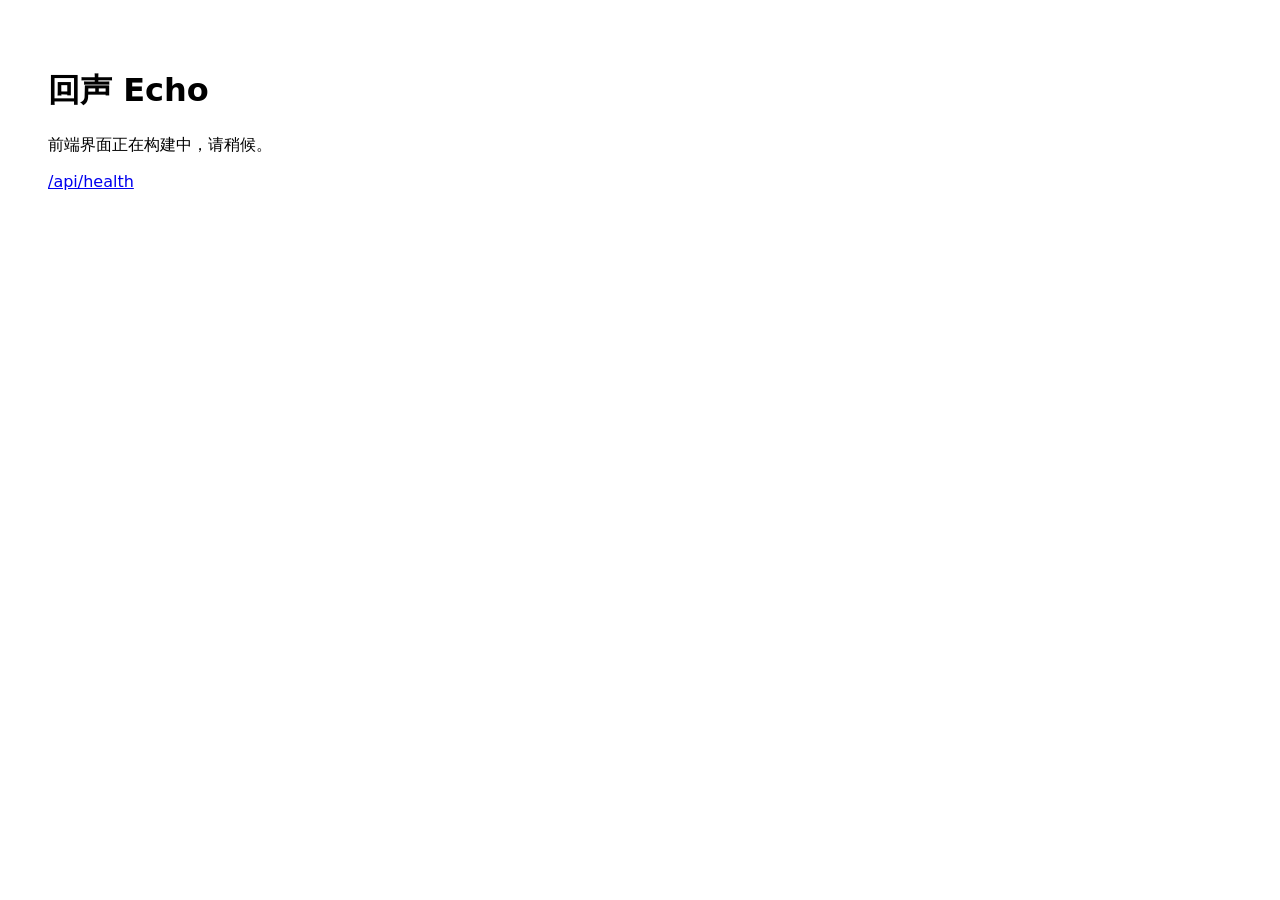
==== 应用/web/index.html @ c255cec5 "feat: 回声 Echo 讲述式认知诊断系统（知识库 + 诊断引擎 + API + 设计文档） - 知识库：12 个初中物理知识点 / 15 条依赖边 / 61 条断言 / 20 条迷思 / 24 " ====
<!doctype html>
<html lang="zh-CN">
<head><meta charset="utf-8"><title>回声 Echo</title></head>
<body style="font-family:system-ui;padding:40px">
<h1>回声 Echo</h1>
<p>前端界面正在构建中，请稍候。</p>
<p><a href="/api/health">/api/health</a></p>
</body>
</html>
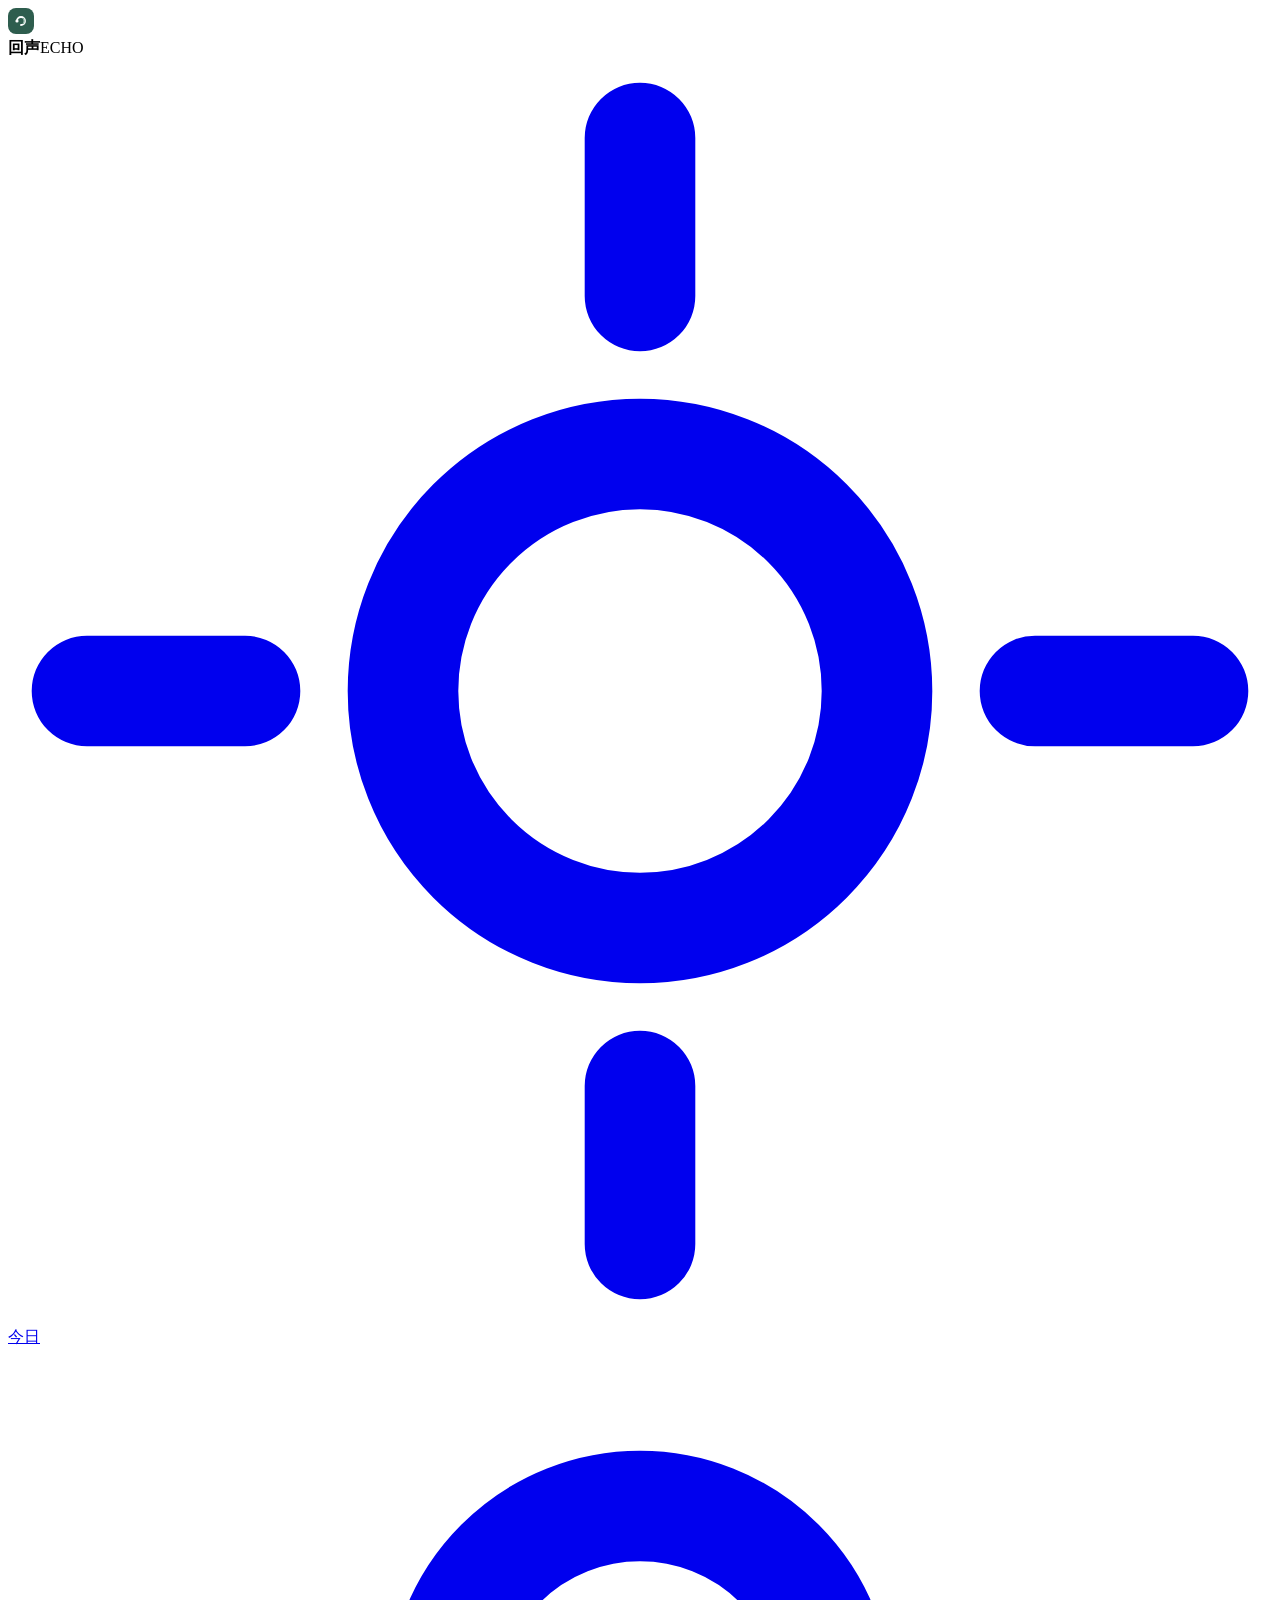
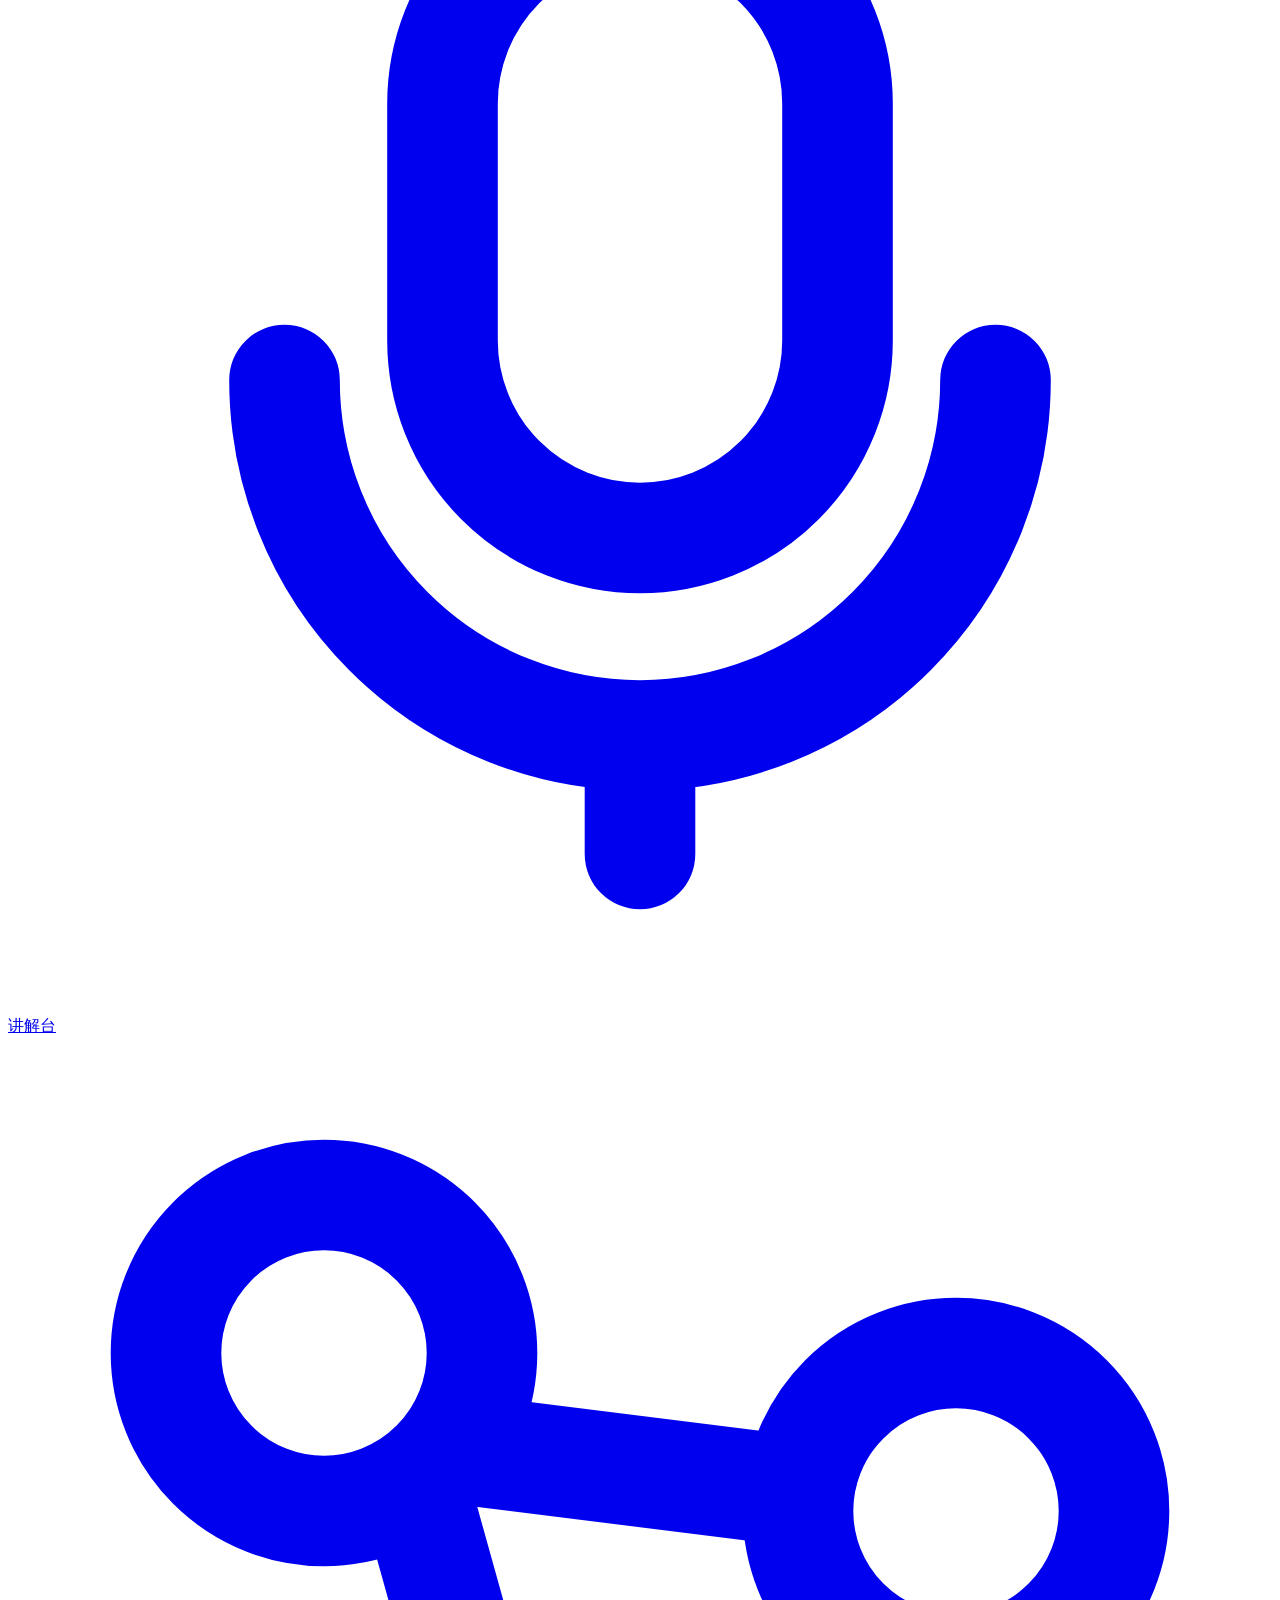
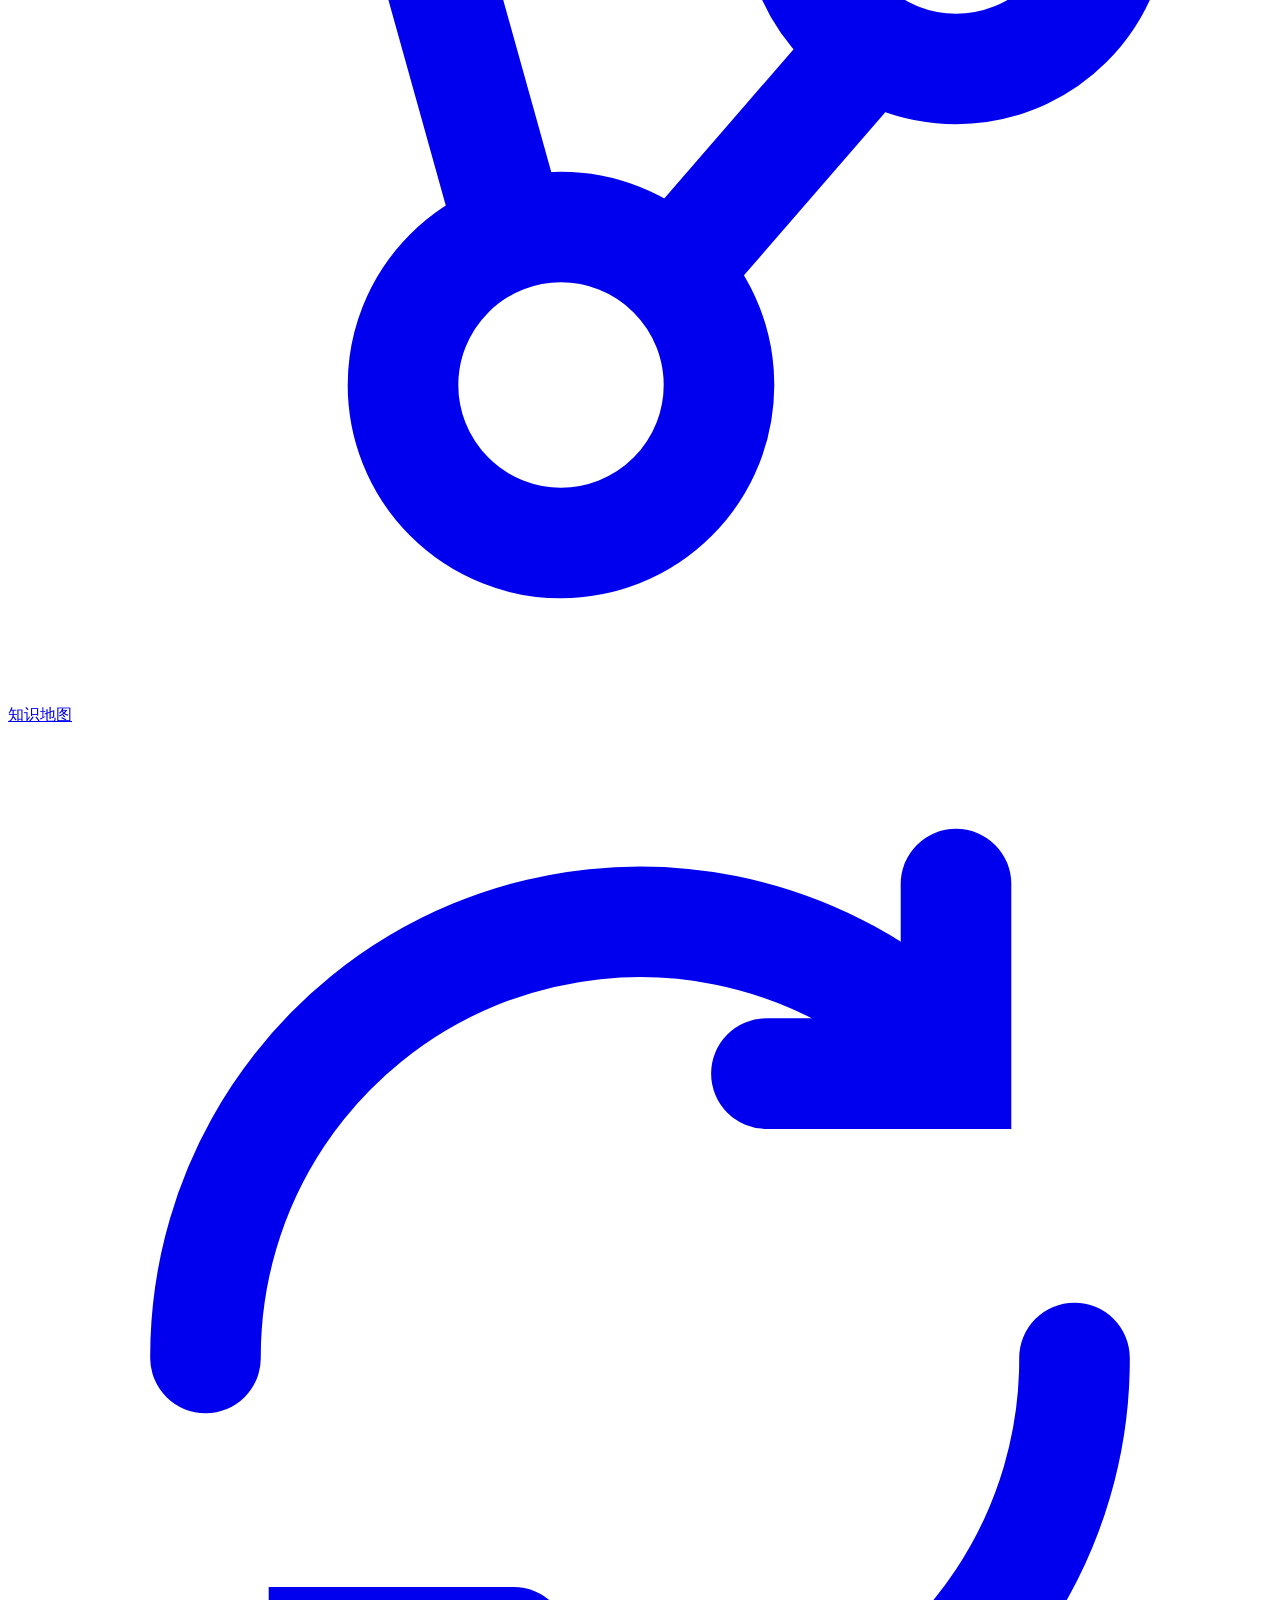
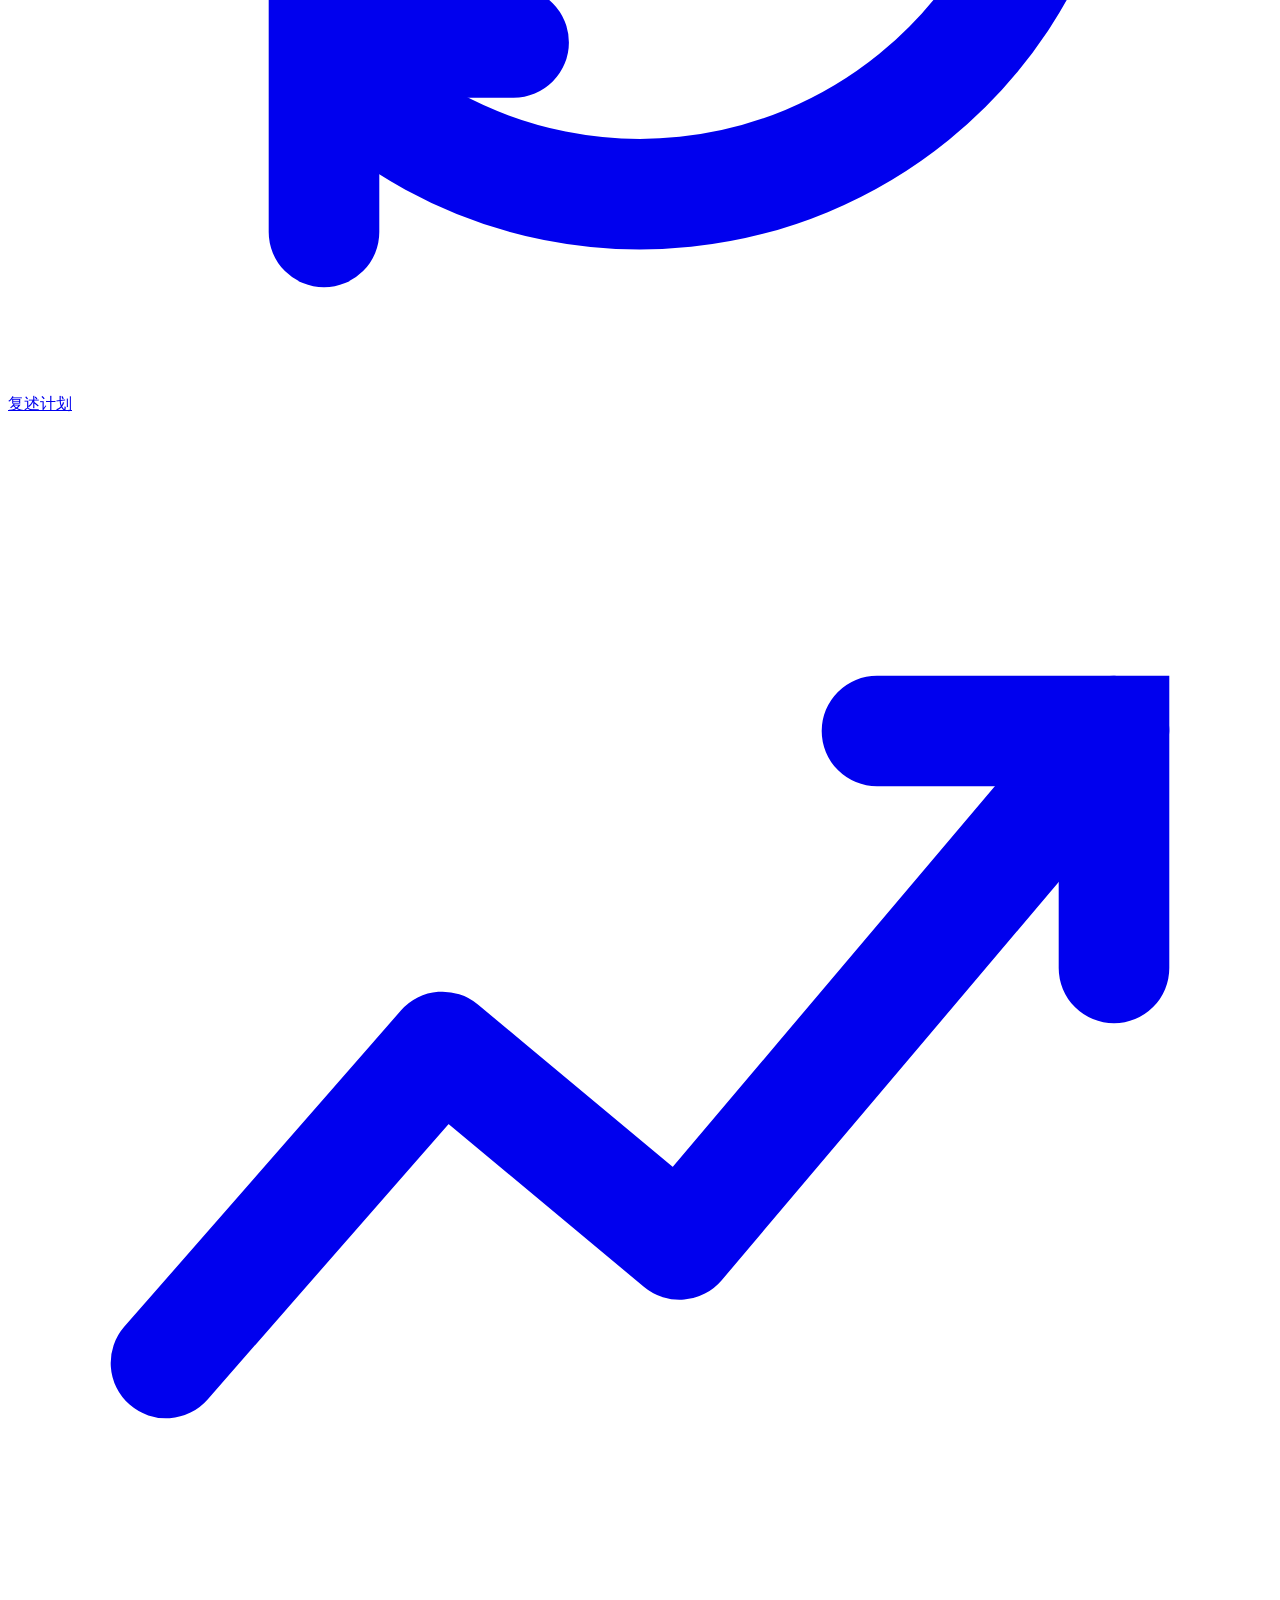
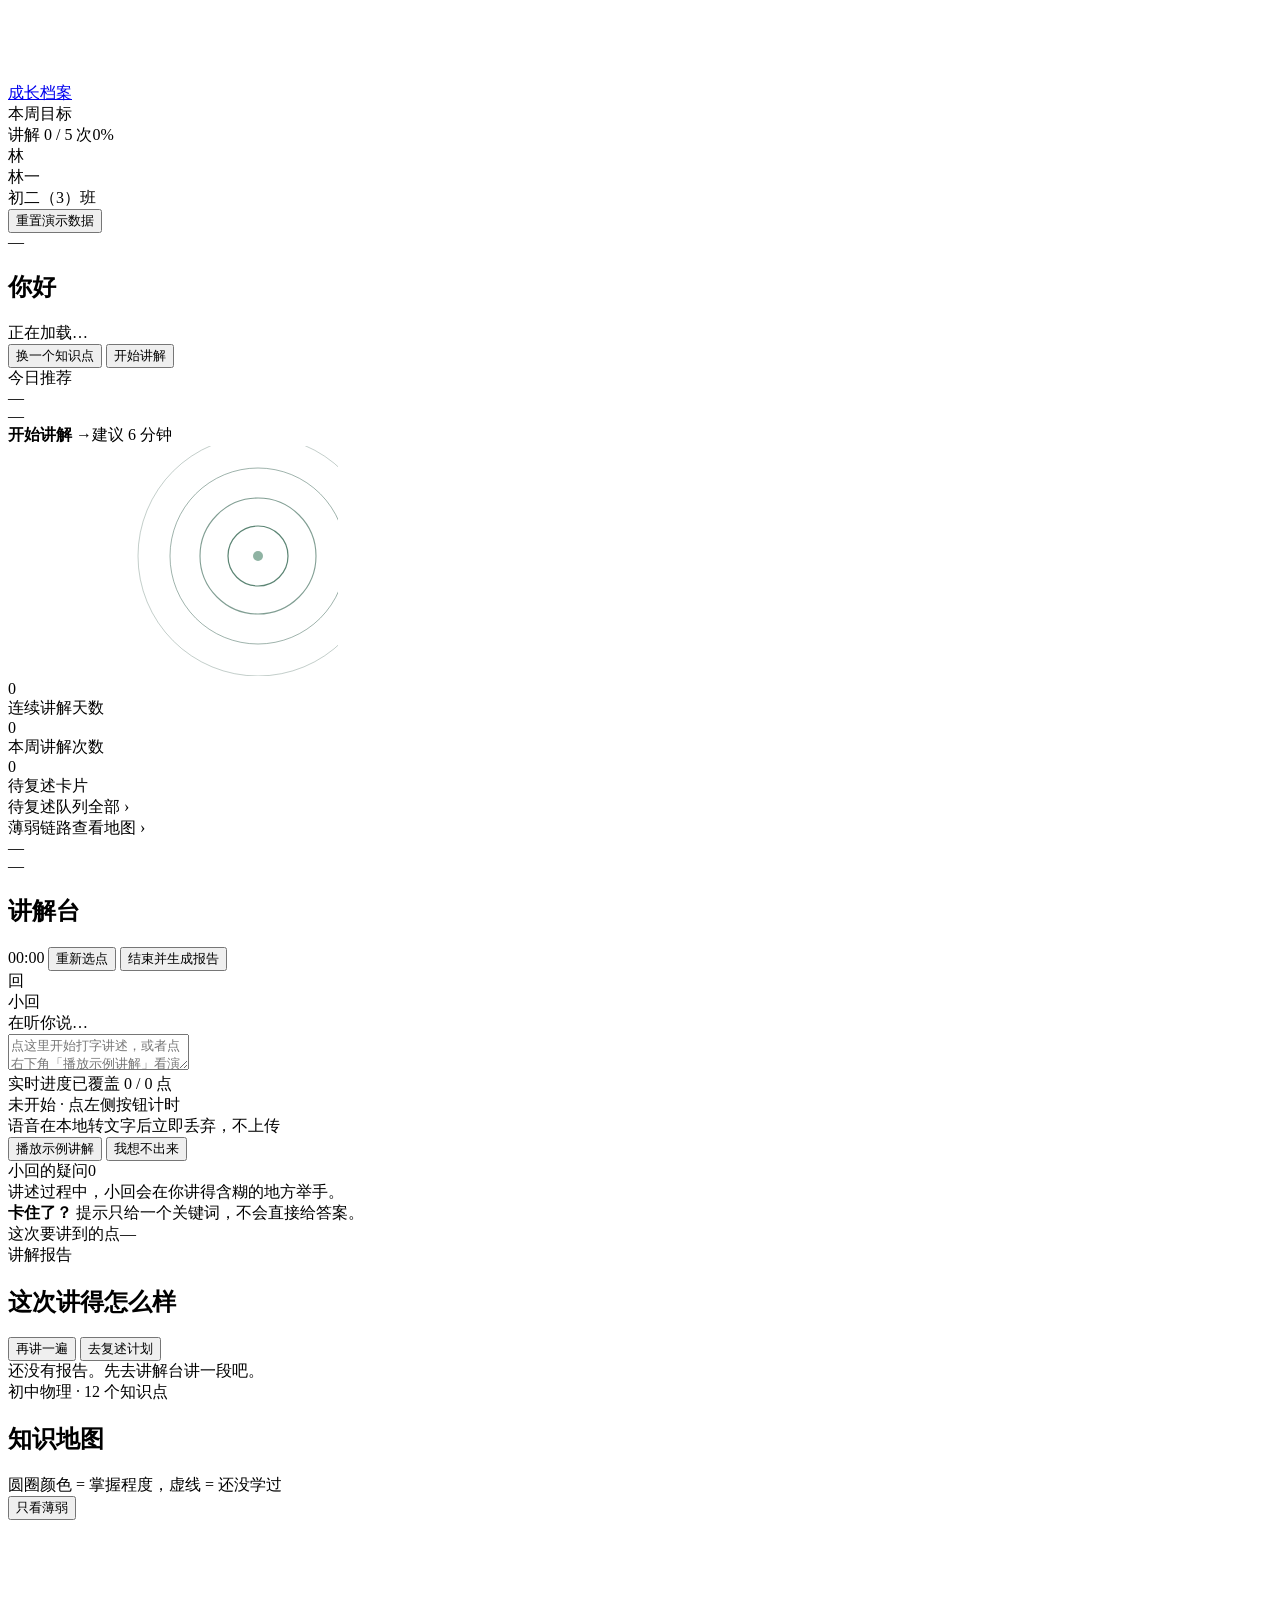
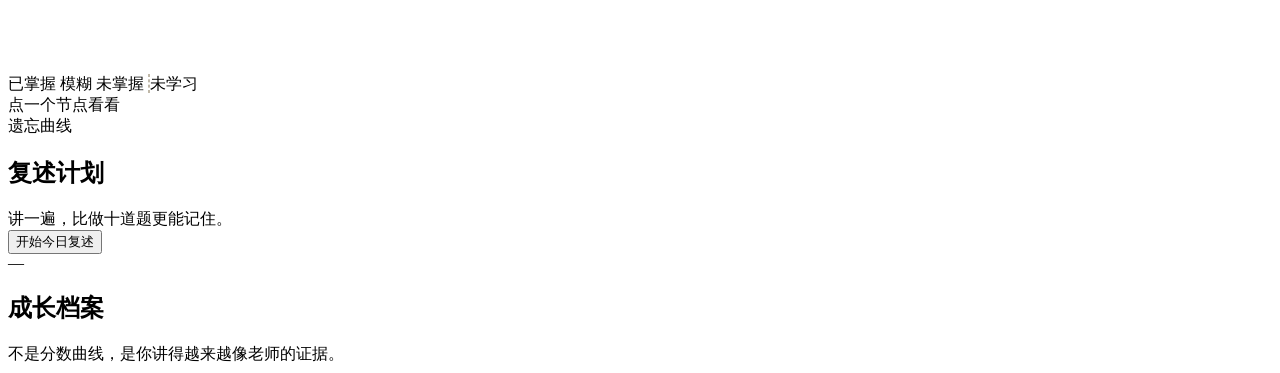
==== commit ca57462d: "feat(web): 六屏前端接入真实 API - 今日：推荐卡、连续天数、待复述队列、薄弱链路（含其他待补节点） - 讲解台：实时转写、逐句覆盖进度、断言 chip 三色状态、追问气泡去重 - 体检" ====
--- a/应用/web/index.html
+++ b/应用/web/index.html
@@ -1,9 +1,233 @@
 <!doctype html>
 <html lang="zh-CN">
-<head><meta charset="utf-8"><title>回声 Echo</title></head>
-<body style="font-family:system-ui;padding:40px">
-<h1>回声 Echo</h1>
-<p>前端界面正在构建中，请稍候。</p>
-<p><a href="/api/health">/api/health</a></p>
+<head>
+<meta charset="utf-8">
+<meta name="viewport" content="width=device-width,initial-scale=1">
+<title>回声 Echo · 会追问的 AI 小先生</title>
+<link rel="stylesheet" href="/style.css">
+</head>
+<body>
+<div class="app">
+
+  <!-- ============ 侧栏 ============ -->
+  <aside class="sb">
+    <div class="brand">
+      <svg width="26" height="26" viewBox="0 0 26 26"><rect width="26" height="26" rx="8" fill="#2E5D4E"/>
+        <path d="M9 13a4 4 0 1 1 4 4" stroke="#fff" stroke-width="1.8" fill="none" stroke-linecap="round"/>
+        <circle cx="9" cy="13" r="1.6" fill="#fff"/>
+        <path d="M15.5 10.5a5.5 5.5 0 0 1 0 5" stroke="#8FB3A3" stroke-width="1.4" fill="none" stroke-linecap="round"/>
+      </svg>
+      <div><b>回声</b><span>ECHO</span></div>
+    </div>
+
+    <nav id="nav">
+      <a class="nv" data-go="today" href="#today">
+        <svg viewBox="0 0 16 16" fill="none" stroke="currentColor" stroke-width="1.4"><circle cx="8" cy="8" r="3"/><path d="M8 1v2M8 13v2M1 8h2M13 8h2" stroke-linecap="round"/></svg>今日</a>
+      <a class="nv" data-go="explain" href="#explain">
+        <svg viewBox="0 0 16 16" fill="none" stroke="currentColor" stroke-width="1.4"><rect x="5.5" y="2" width="5" height="8" rx="2.5"/><path d="M3.5 8a4.5 4.5 0 0 0 9 0M8 12.5V14" stroke-linecap="round"/></svg>讲解台</a>
+      <a class="nv" data-go="map" href="#map">
+        <svg viewBox="0 0 16 16" fill="none" stroke="currentColor" stroke-width="1.4"><circle cx="4" cy="4" r="2"/><circle cx="12" cy="6" r="2"/><circle cx="7" cy="12" r="2"/><path d="M5.6 5.2 10.4 5.8M5.2 5.9 6.4 10.2M11 7.6 8.4 10.6"/></svg>知识地图</a>
+      <a class="nv" data-go="review" href="#review">
+        <svg viewBox="0 0 16 16" fill="none" stroke="currentColor" stroke-width="1.4"><path d="M2.5 8a5.5 5.5 0 0 1 9.4-3.9M13.5 8a5.5 5.5 0 0 1-9.4 3.9" stroke-linecap="round"/><path d="M12 2v2.4H9.6M4 14v-2.4h2.4" stroke-linecap="round"/></svg>复述计划</a>
+      <a class="nv" data-go="growth" href="#growth">
+        <svg viewBox="0 0 16 16" fill="none" stroke="currentColor" stroke-width="1.4"><path d="M2 12l3.5-4 3 2.5L14 4" stroke-linecap="round" stroke-linejoin="round"/><path d="M11 4h3v3" stroke-linecap="round"/></svg>成长档案</a>
+    </nav>
+
+    <div class="sbl">本周目标</div>
+    <div class="goal">
+      <div class="gt"><span id="goalText">讲解 0 / 5 次</span><span id="goalPct">0%</span></div>
+      <div class="gb"><i id="goalBar" style="width:0%"></i></div>
+    </div>
+
+    <div class="usr">
+      <div class="av" id="avatar">林</div>
+      <div><div class="un" id="uname">林一</div><div class="uc" id="uclass">初二（3）班</div></div>
+    </div>
+    <button class="reset" id="btnReset" title="把演示数据恢复到初始状态">重置演示数据</button>
+  </aside>
+
+  <!-- ============ 主区 ============ -->
+  <main class="mn" id="main">
+
+    <!-- ---------- 今日 ---------- -->
+    <section class="view" id="view-today">
+      <div class="ph">
+        <div>
+          <div class="eyebrow" id="todayDate">—</div>
+          <h1 id="hello">你好</h1>
+          <div class="sub" id="todaySub">正在加载…</div>
+        </div>
+        <div class="ph-act">
+          <button class="bt" id="btnPickOther">换一个知识点</button>
+          <button class="bt p" id="btnStartToday">开始讲解</button>
+        </div>
+      </div>
+
+      <div class="hero" id="hero">
+        <div class="hero-main">
+          <span class="tag light" id="heroTag">今日推荐</span>
+          <div class="h1t" id="heroTitle">—</div>
+          <div class="hp" id="heroDesc">—</div>
+          <div class="hbtn"><b id="heroGo">开始讲解 →</b><span id="heroMeta">建议 6 分钟</span></div>
+        </div>
+        <svg class="art" width="330" height="230" viewBox="0 0 330 230" fill="none">
+          <circle cx="250" cy="110" r="30" stroke="#5C8574" stroke-width="1.2"/>
+          <circle cx="250" cy="110" r="58" stroke="#4C7565" stroke-width="1.1" opacity=".7"/>
+          <circle cx="250" cy="110" r="88" stroke="#41695A" stroke-width="1" opacity=".5"/>
+          <circle cx="250" cy="110" r="120" stroke="#3A5F52" stroke-width="1" opacity=".3"/>
+          <circle cx="250" cy="110" r="5" fill="#8FB3A3"/>
+        </svg>
+      </div>
+
+      <div class="stats">
+        <div class="st"><div class="n" id="stStreak">0</div><div class="l">连续讲解天数</div></div>
+        <div class="st"><div class="n" id="stWeek">0</div><div class="l">本周讲解次数</div></div>
+        <div class="st"><div class="n" id="stDue">0</div><div class="l">待复述卡片</div></div>
+      </div>
+
+      <div class="grid2">
+        <div class="c col">
+          <div class="ct">待复述队列<span class="more" data-go="review">全部 ›</span></div>
+          <div id="queue"></div>
+        </div>
+        <div class="c col">
+          <div class="ct">薄弱链路<span class="more" data-go="map">查看地图 ›</span></div>
+          <div class="hintline" id="weakHint">—</div>
+          <div id="weakBody"></div>
+          <div class="advice" id="weakAdvice"></div>
+        </div>
+      </div>
+    </section>
+
+    <!-- ---------- 讲解台 ---------- -->
+    <section class="view" id="view-explain">
+      <div class="ph">
+        <div>
+          <div class="eyebrow" id="exEyebrow">—</div>
+          <h1 id="exTitle">讲解台</h1>
+        </div>
+        <div class="ph-act">
+          <span class="tmr" id="timer">00:00</span>
+          <button class="bt" id="btnBackPick">重新选点</button>
+          <button class="bt p" id="btnFinish">结束并生成报告</button>
+        </div>
+      </div>
+
+      <div class="exp">
+        <div class="stage">
+          <div class="krec">
+            <div class="who"><div class="face">回</div><div>
+              <div class="wt">小回</div><div class="ws" id="listening">在听你说…</div></div></div>
+            <div class="wave" id="wave"></div>
+          </div>
+
+          <textarea id="transcript" placeholder="点这里开始打字讲述，或者点右下角「播放示例讲解」看演示。&#10;例：阿基米德原理说的是，浸在液体里的物体会受到向上的浮力……"></textarea>
+
+          <div class="rhythm">
+            <div class="rl"><span>实时进度</span><span id="progText">已覆盖 0 / 0 点</span></div>
+            <div class="pbar"><i id="progBar" style="width:0%"></i></div>
+          </div>
+
+          <div class="ctl">
+            <div class="bigrec" id="recBtn" title="开始/暂停计时"><i></i></div>
+            <div>
+              <div class="ctl-t" id="recText">未开始 · 点左侧按钮计时</div>
+              <div class="ctl-s">语音在本地转文字后立即丢弃，不上传</div>
+            </div>
+            <div class="ctl-r">
+              <button class="bt s" id="btnSample">播放示例讲解</button>
+              <button class="bt s" id="btnHint">我想不出来</button>
+            </div>
+          </div>
+        </div>
+
+        <div class="rail">
+          <div class="c">
+            <div class="ct">小回的疑问<span class="more" id="probeCount">0</span></div>
+            <div id="probes" class="probes">
+              <div class="empty-s">讲述过程中，小回会在你讲得含糊的地方举手。</div>
+            </div>
+          </div>
+          <div class="hint" id="hintBox">
+            <b>卡住了？</b> 提示只给一个关键词，不会直接给答案。
+            <div id="hintText" class="hint-t"></div>
+          </div>
+          <div class="c">
+            <div class="ct">这次要讲到的点<span class="more" id="assertCount">—</span></div>
+            <div class="chips" id="assertChips"></div>
+          </div>
+        </div>
+      </div>
+    </section>
+
+    <!-- ---------- 体检报告 ---------- -->
+    <section class="view" id="view-report">
+      <div class="ph">
+        <div>
+          <div class="eyebrow" id="rpEyebrow">讲解报告</div>
+          <h1 id="rpTitle">这次讲得怎么样</h1>
+        </div>
+        <div class="ph-act">
+          <button class="bt" id="btnAgain">再讲一遍</button>
+          <button class="bt p" id="btnToReview">去复述计划</button>
+        </div>
+      </div>
+      <div id="reportBody"><div class="empty">还没有报告。先去讲解台讲一段吧。</div></div>
+    </section>
+
+    <!-- ---------- 知识地图 ---------- -->
+    <section class="view" id="view-map">
+      <div class="ph">
+        <div>
+          <div class="eyebrow" id="mapEyebrow">初中物理 · 12 个知识点</div>
+          <h1>知识地图</h1>
+          <div class="sub">圆圈颜色 = 掌握程度，虚线 = 还没学过</div>
+        </div>
+        <div class="ph-act">
+          <button class="bt" data-filter="weak" id="btnWeakOnly">只看薄弱</button>
+        </div>
+      </div>
+      <div class="mapp">
+        <div class="mapc"><svg id="mapSvg"></svg>
+          <div class="lg">
+            <span><i style="background:#417D68"></i>已掌握</span>
+            <span><i style="background:#BE8320"></i>模糊</span>
+            <span><i style="background:#C9502B"></i>未掌握</span>
+            <span><i style="background:#fff;border:1px dashed #C0B8A8"></i>未学习</span>
+          </div>
+        </div>
+        <div class="side" id="mapSide"><div class="empty-s">点一个节点看看</div></div>
+      </div>
+    </section>
+
+    <!-- ---------- 复述计划 ---------- -->
+    <section class="view" id="view-review">
+      <div class="ph">
+        <div>
+          <div class="eyebrow" id="rvEyebrow">遗忘曲线</div>
+          <h1>复述计划</h1>
+          <div class="sub">讲一遍，比做十道题更能记住。</div>
+        </div>
+        <div class="ph-act"><button class="bt p" id="btnReviewStart">开始今日复述</button></div>
+      </div>
+      <div id="reviewBody"></div>
+    </section>
+
+    <!-- ---------- 成长档案 ---------- -->
+    <section class="view" id="view-growth">
+      <div class="ph">
+        <div>
+          <div class="eyebrow" id="grEyebrow">—</div>
+          <h1>成长档案</h1>
+          <div class="sub">不是分数曲线，是你讲得越来越像老师的证据。</div>
+        </div>
+      </div>
+      <div id="growthBody"></div>
+    </section>
+
+  </main>
+</div>
+
+<script src="/app.js"></script>
 </body>
 </html>
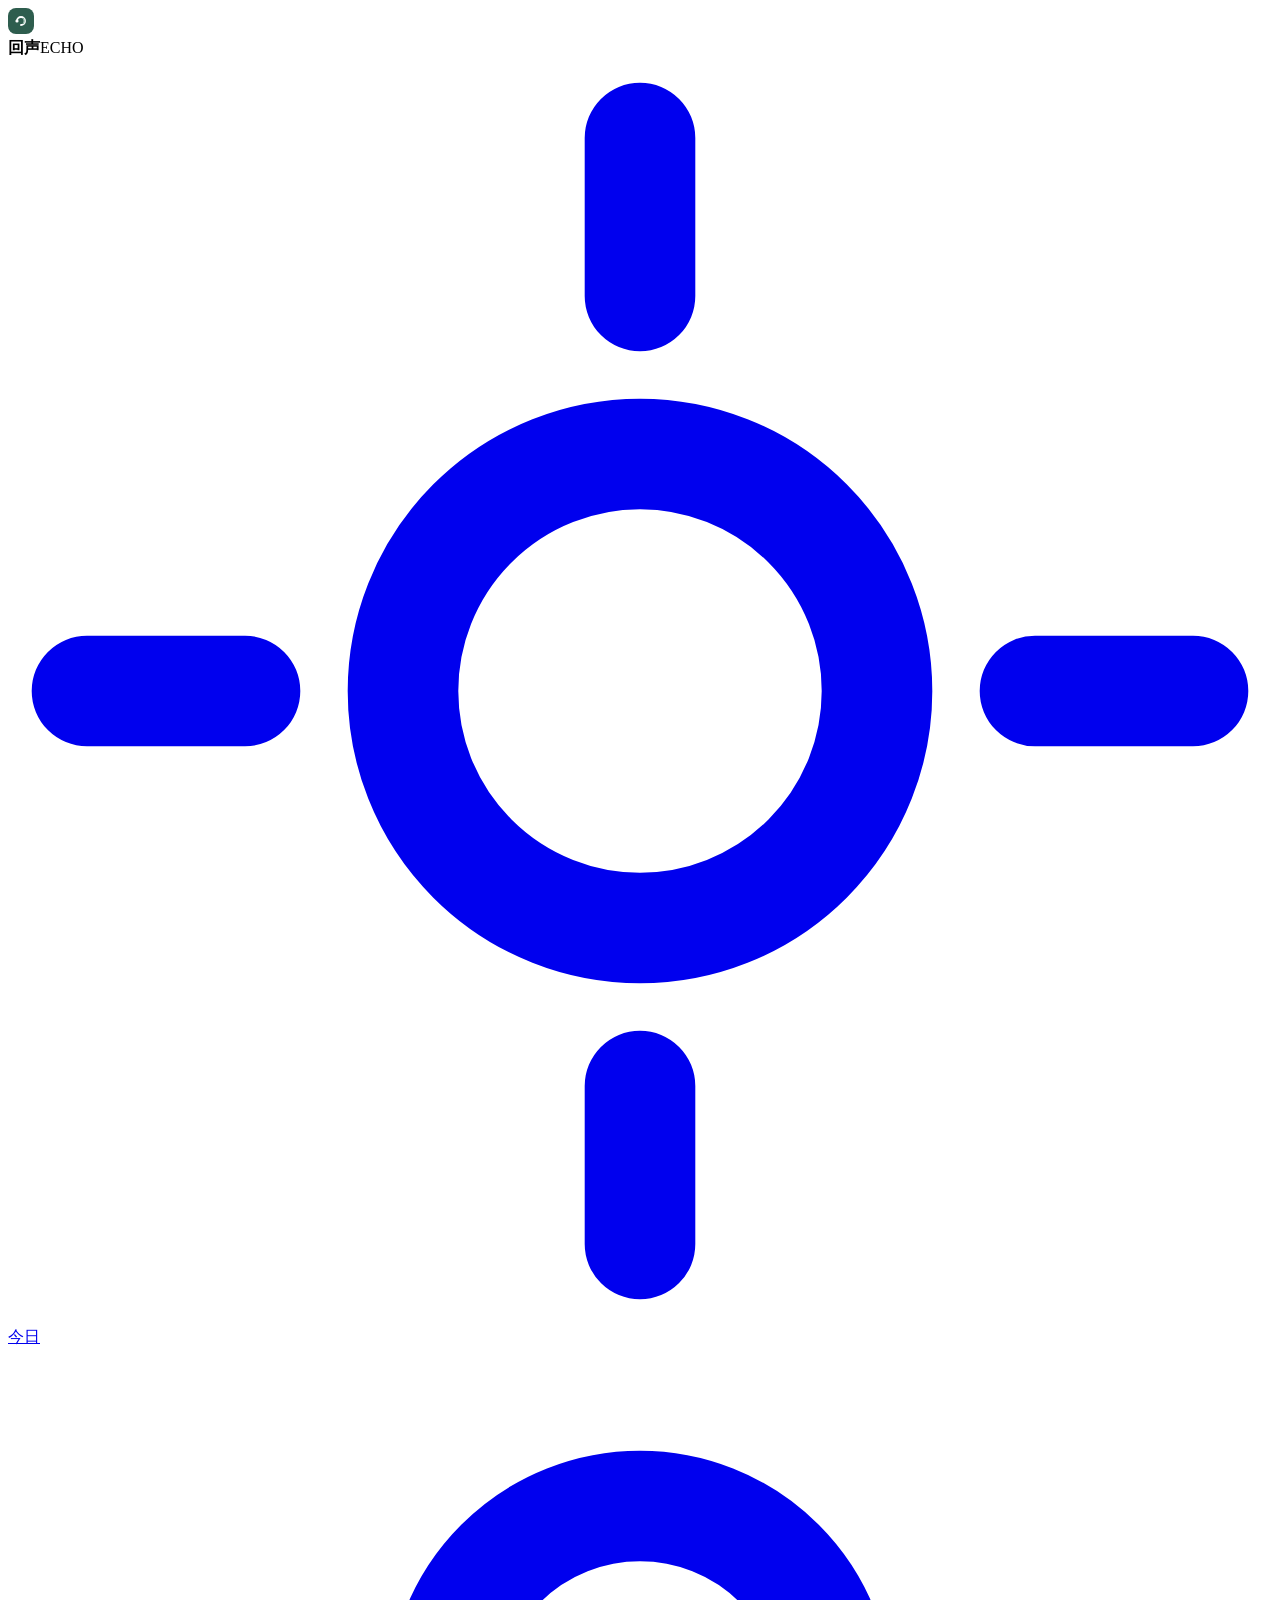
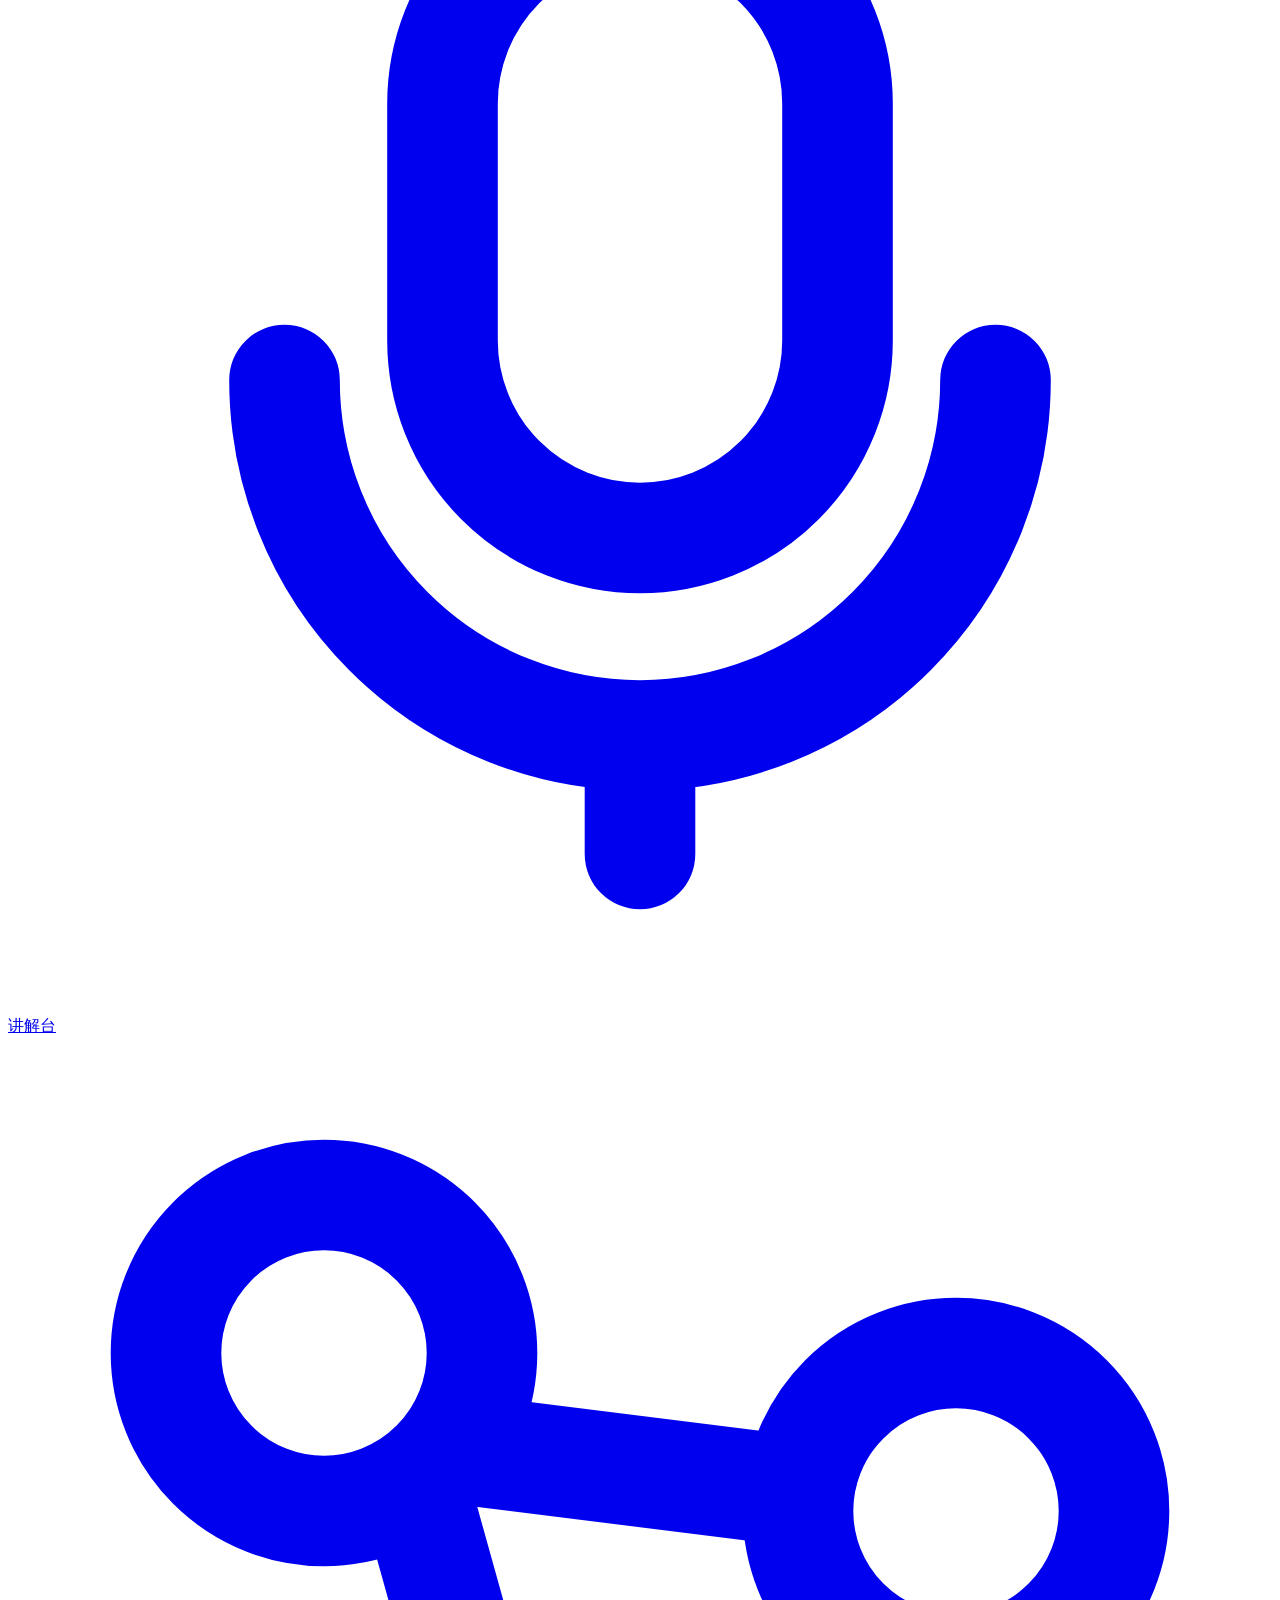
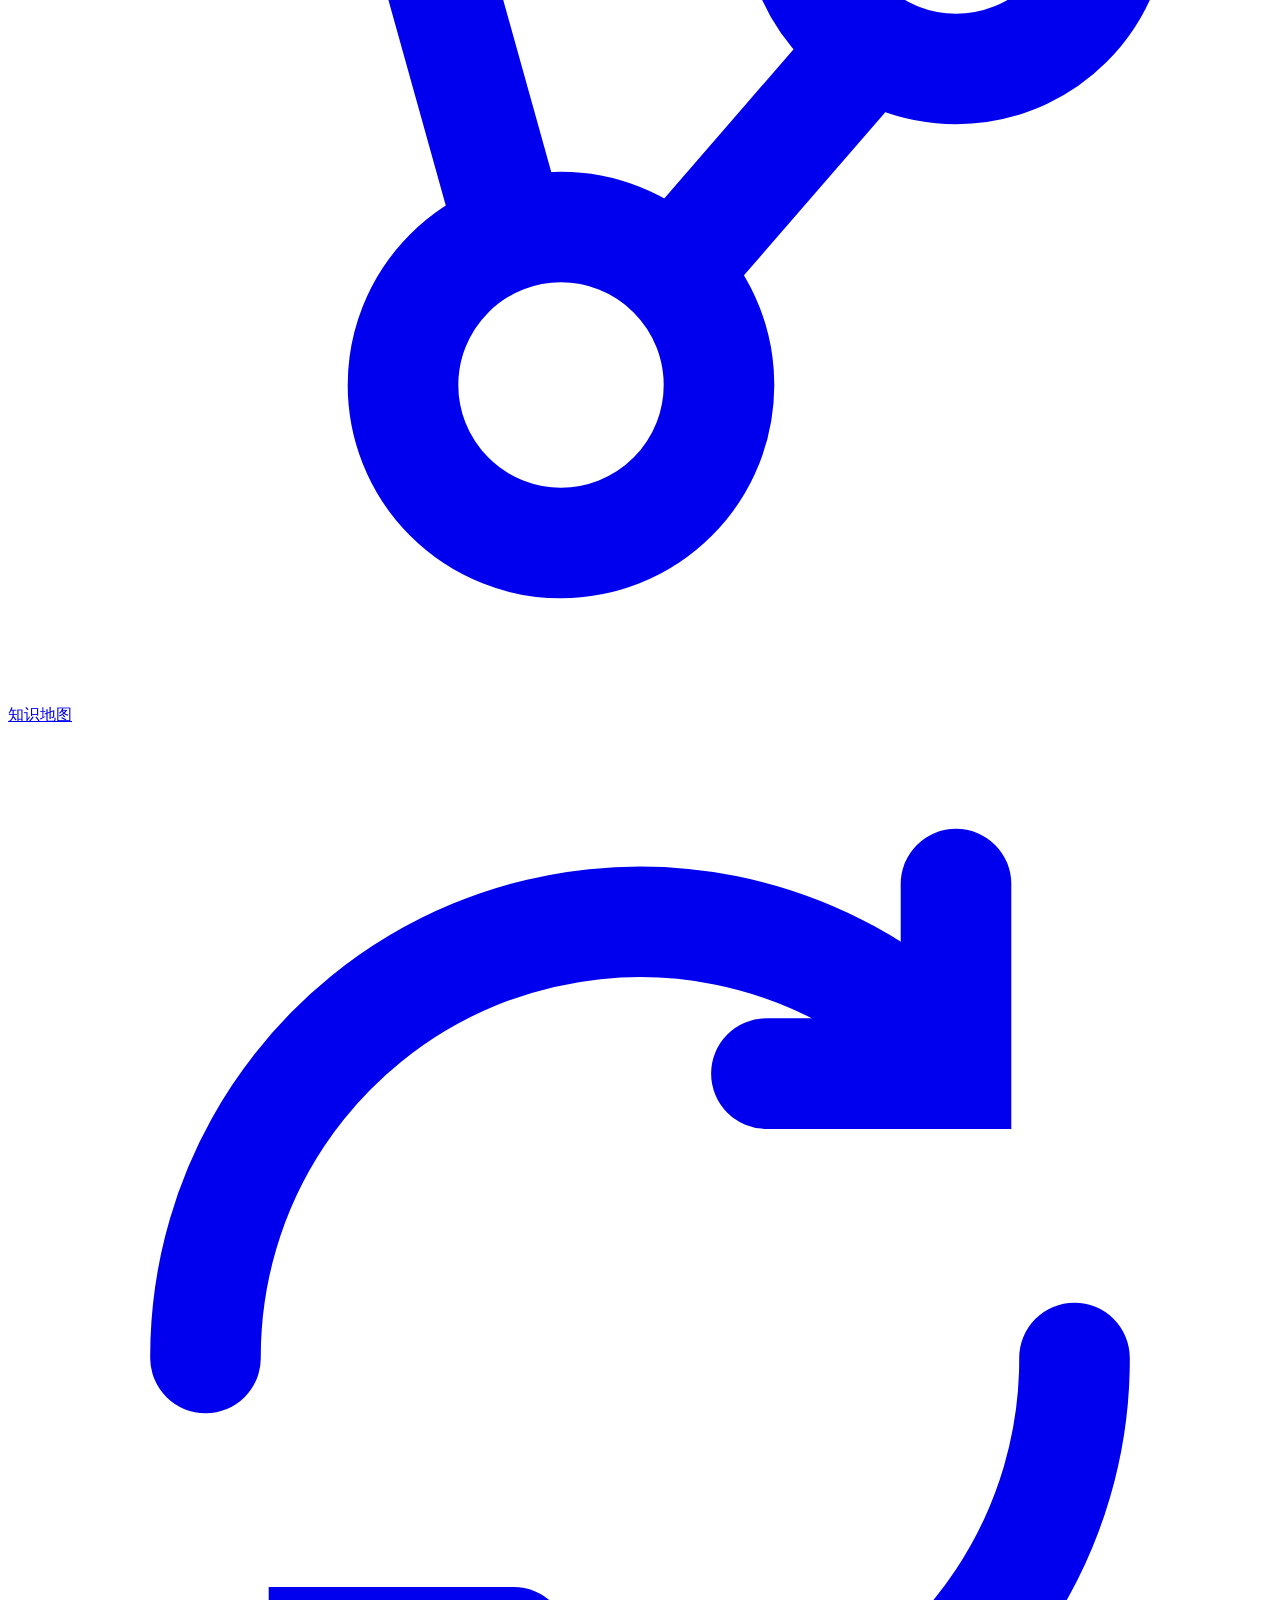
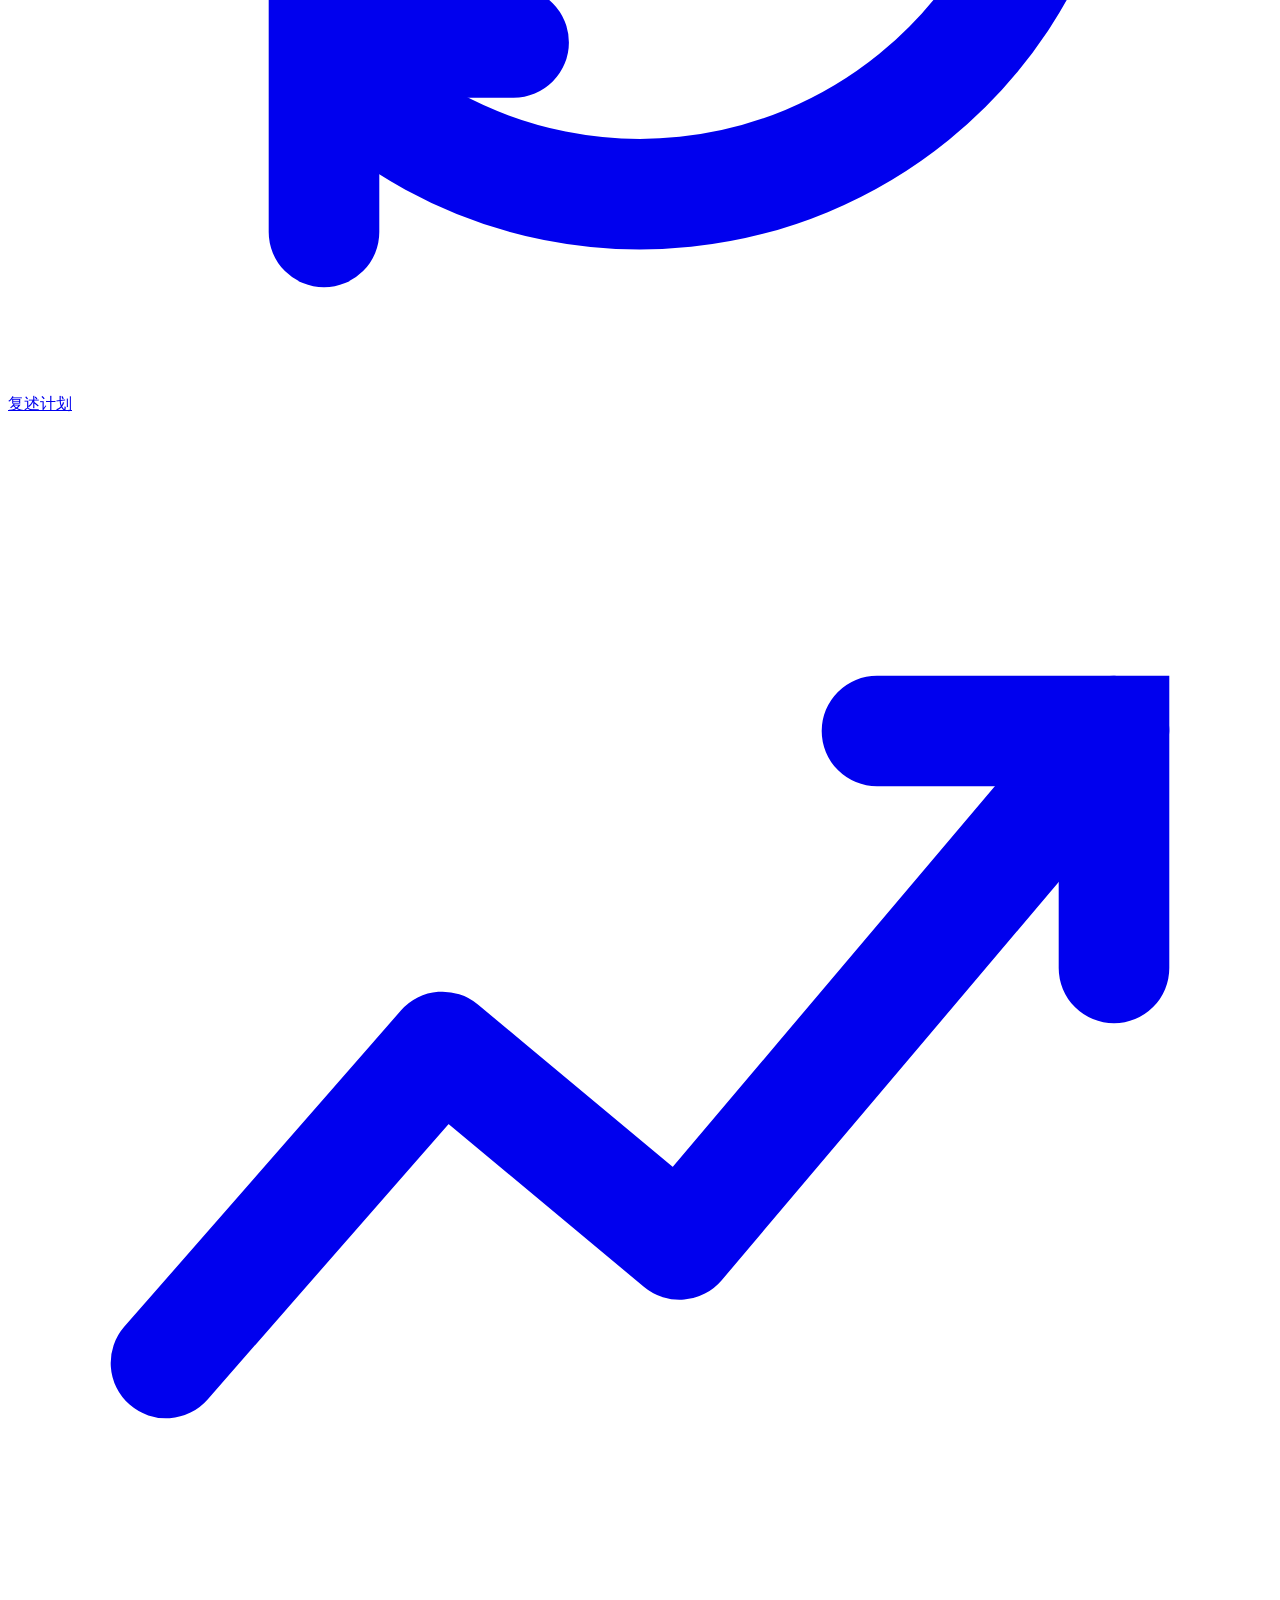
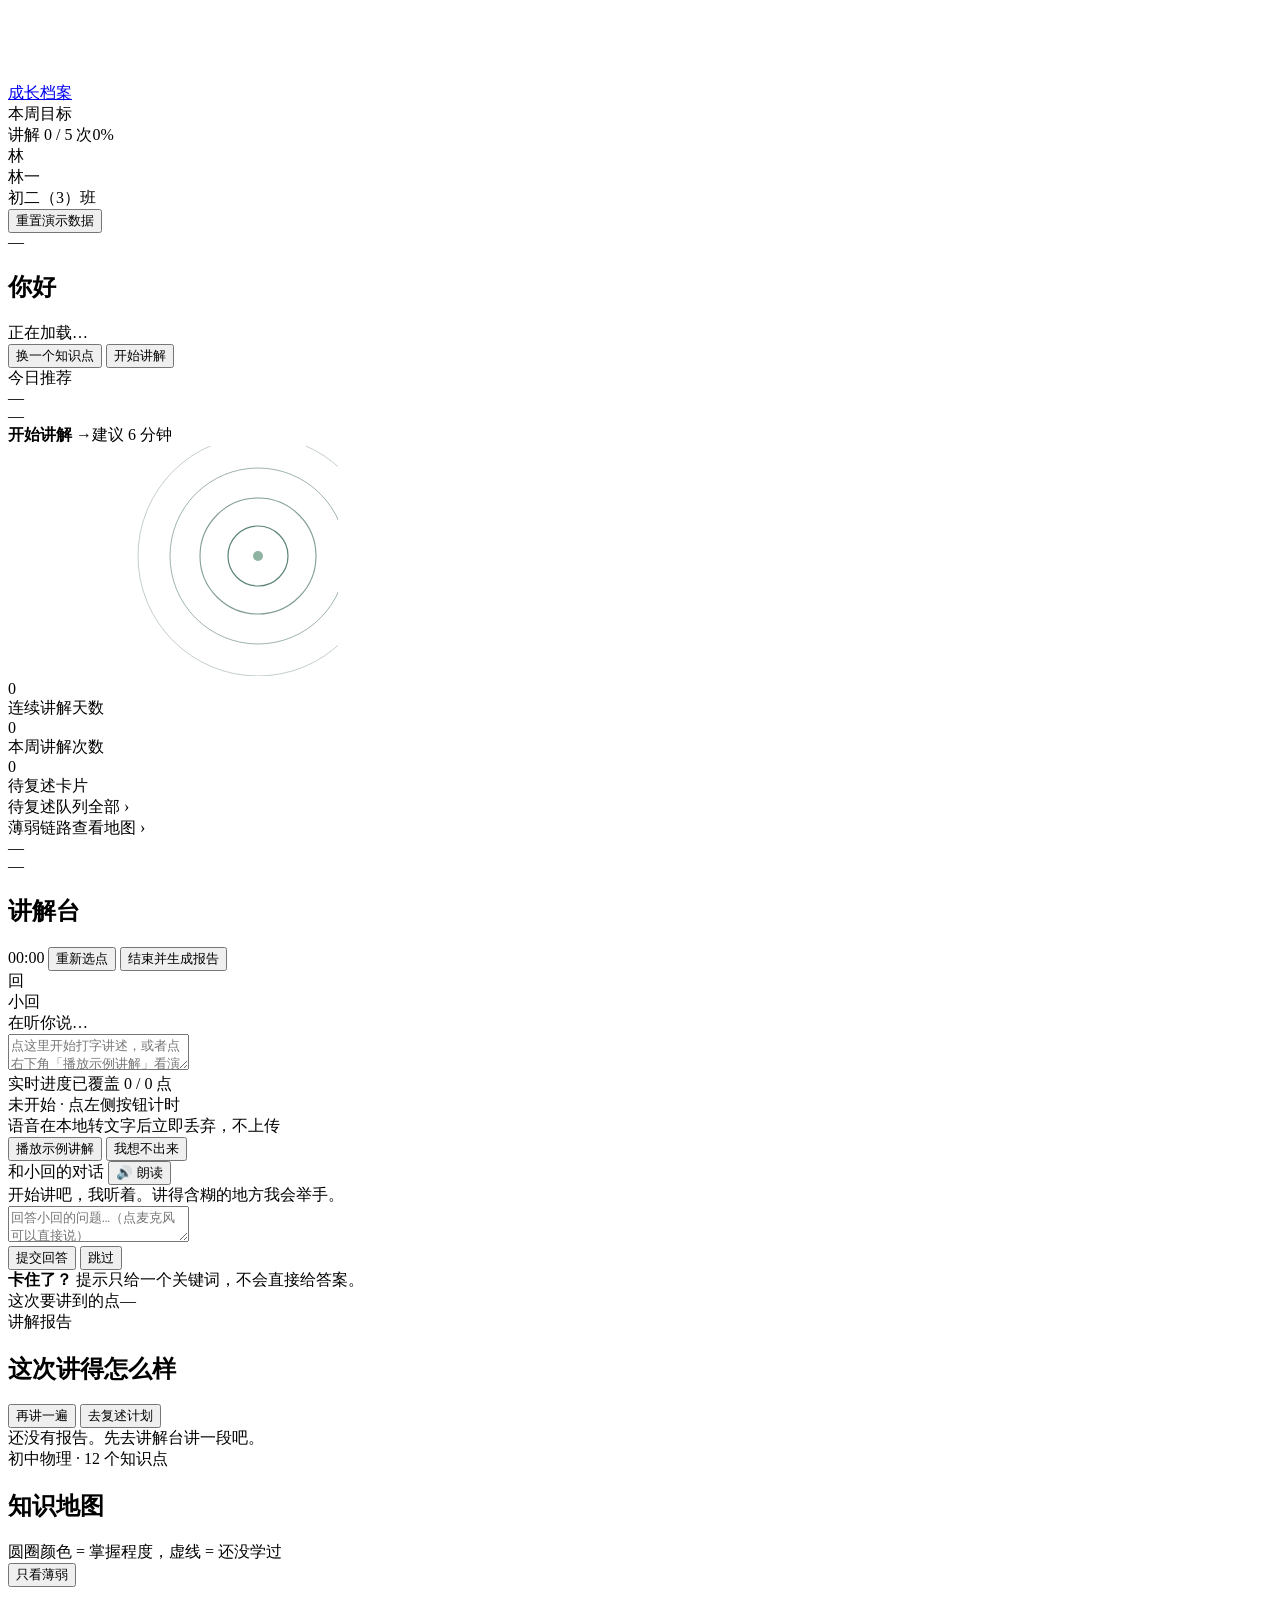
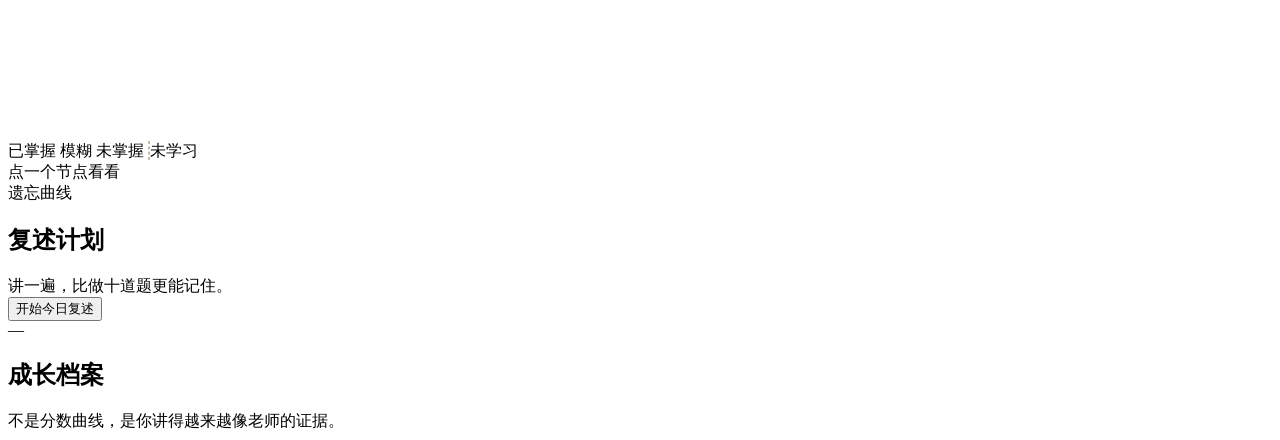
==== commit 409a93e2: "feat(explain): 讲解台改为一问一答的对话式交互 - 右侧改为对话面板：小回提问 -> 学生语音/文字回答 -> 判定与反馈 -> 必要时补问 - 新增 /api/session/answ" ====
--- a/应用/web/index.html
+++ b/应用/web/index.html
@@ -142,21 +142,31 @@
         </div>
 
         <div class="rail">
-          <div class="c">
-            <div class="ct">小回的疑问<span class="more" id="probeCount">0</span></div>
-            <div id="probes" class="probes">
-              <div class="empty-s">讲述过程中，小回会在你讲得含糊的地方举手。</div>
+          <div class="c dialogc">
+            <div class="ct">和小回的对话
+              <span class="more"><button id="btnSpeak" class="mini" title="让小回把问题读出来">🔊 朗读</button></span>
+            </div>
+            <div id="chat" class="chat">
+              <div class="msg ai">开始讲吧，我听着。讲得含糊的地方我会举手。</div>
+            </div>
+            <div id="answerBox" class="answer-box hidden">
+              <textarea id="answer" rows="2" placeholder="回答小回的问题…（点麦克风可以直接说）"></textarea>
+              <div class="ans-row">
+                <button class="bt p" id="btnAnswer">提交回答</button>
+                <button class="bt s" id="btnSkip">跳过</button>
+              </div>
             </div>
           </div>
           <div class="hint" id="hintBox">
             <b>卡住了？</b> 提示只给一个关键词，不会直接给答案。
             <div id="hintText" class="hint-t"></div>
           </div>
-          <div class="c">
-            <div class="ct">这次要讲到的点<span class="more" id="assertCount">—</span></div>
-            <div class="chips" id="assertChips"></div>
-          </div>
-        </div>
+        </div>
+      </div>
+
+      <div class="c chipbar">
+        <div class="ct">这次要讲到的点<span class="more" id="assertCount">—</span></div>
+        <div class="chips" id="assertChips"></div>
       </div>
     </section>
 
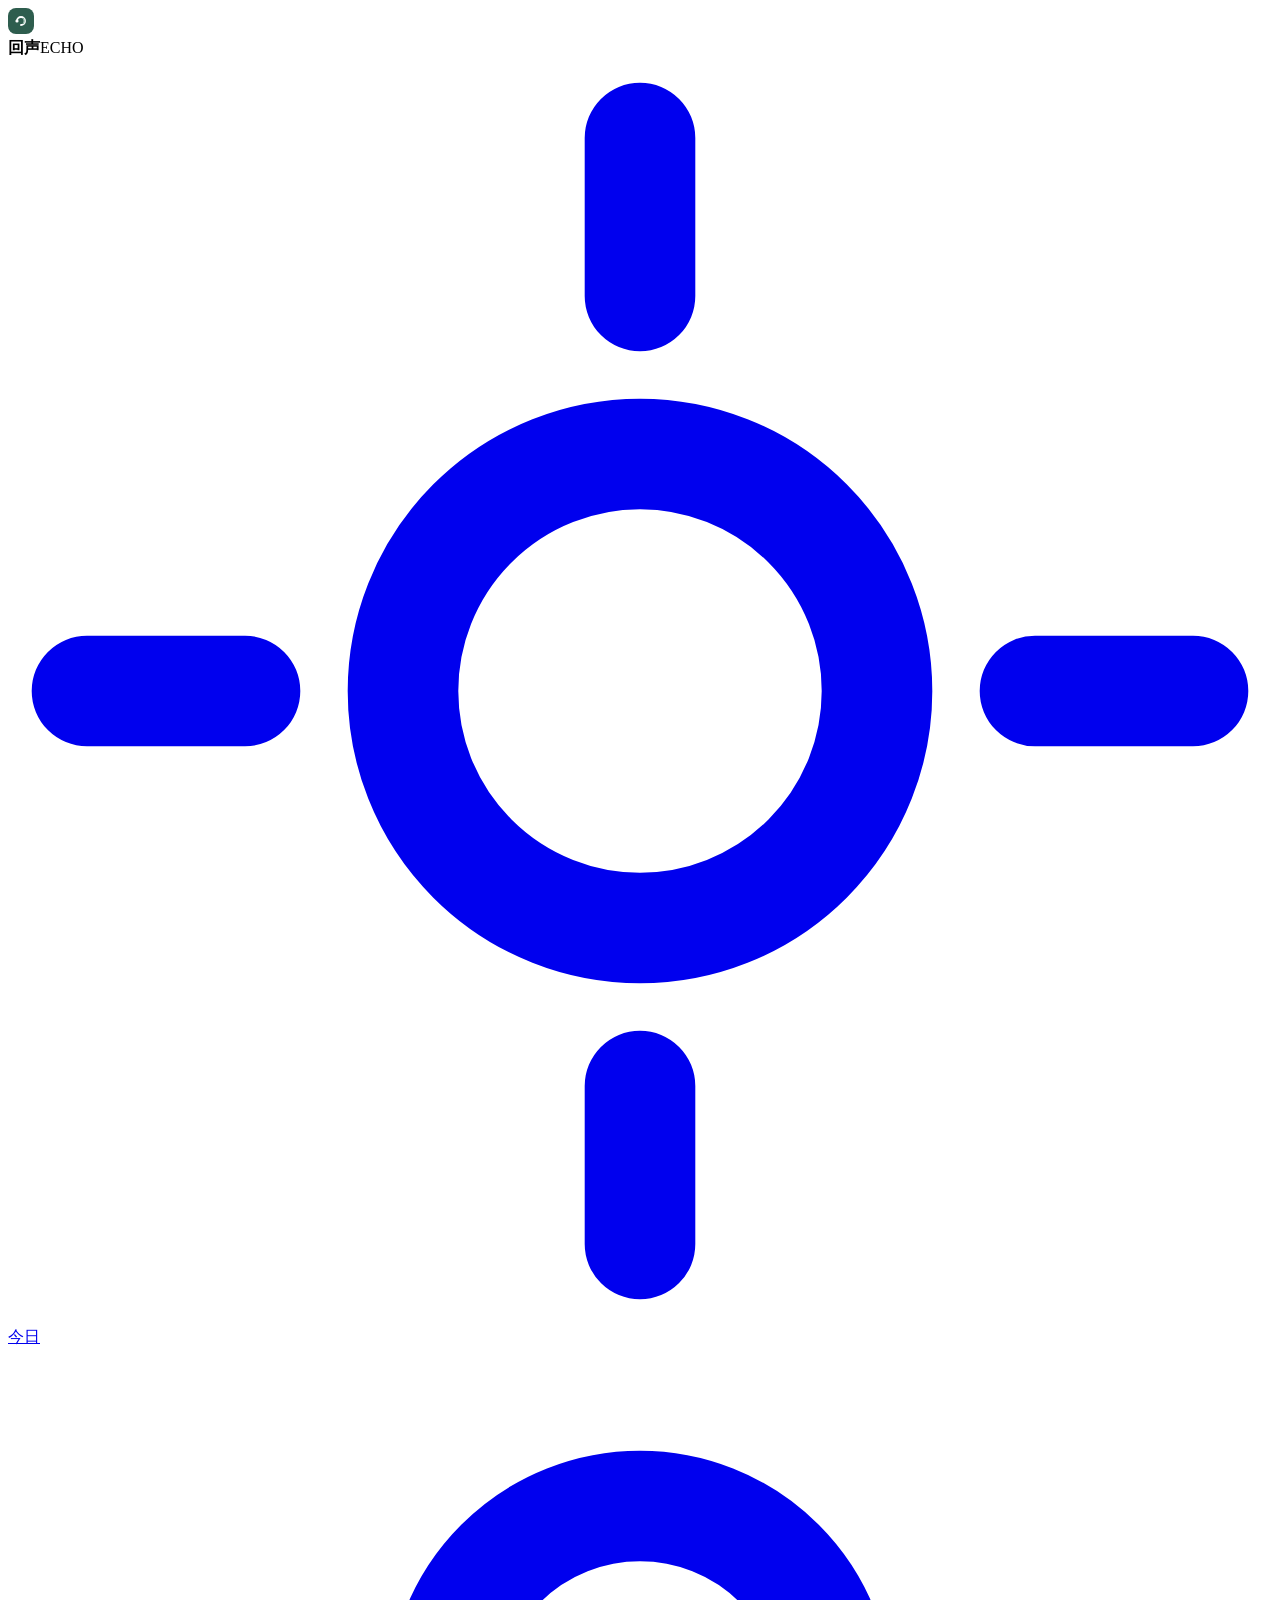
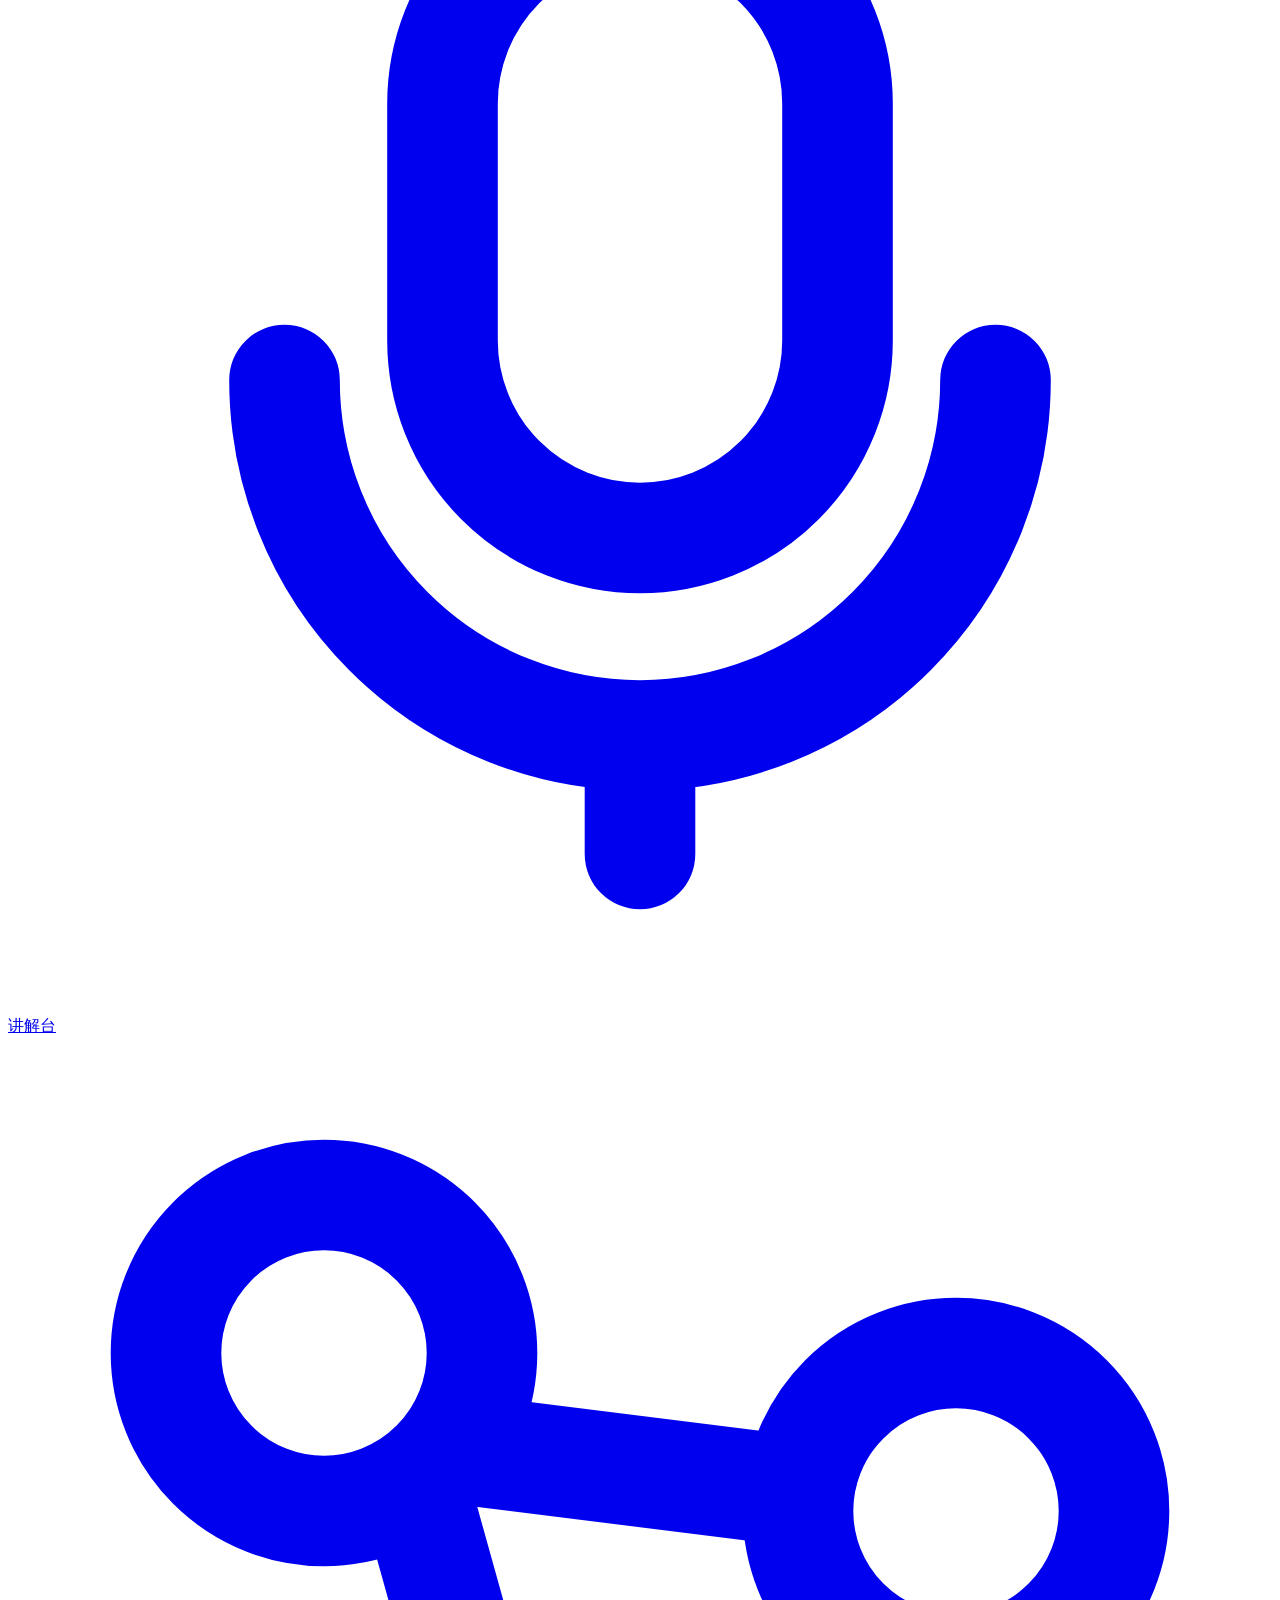
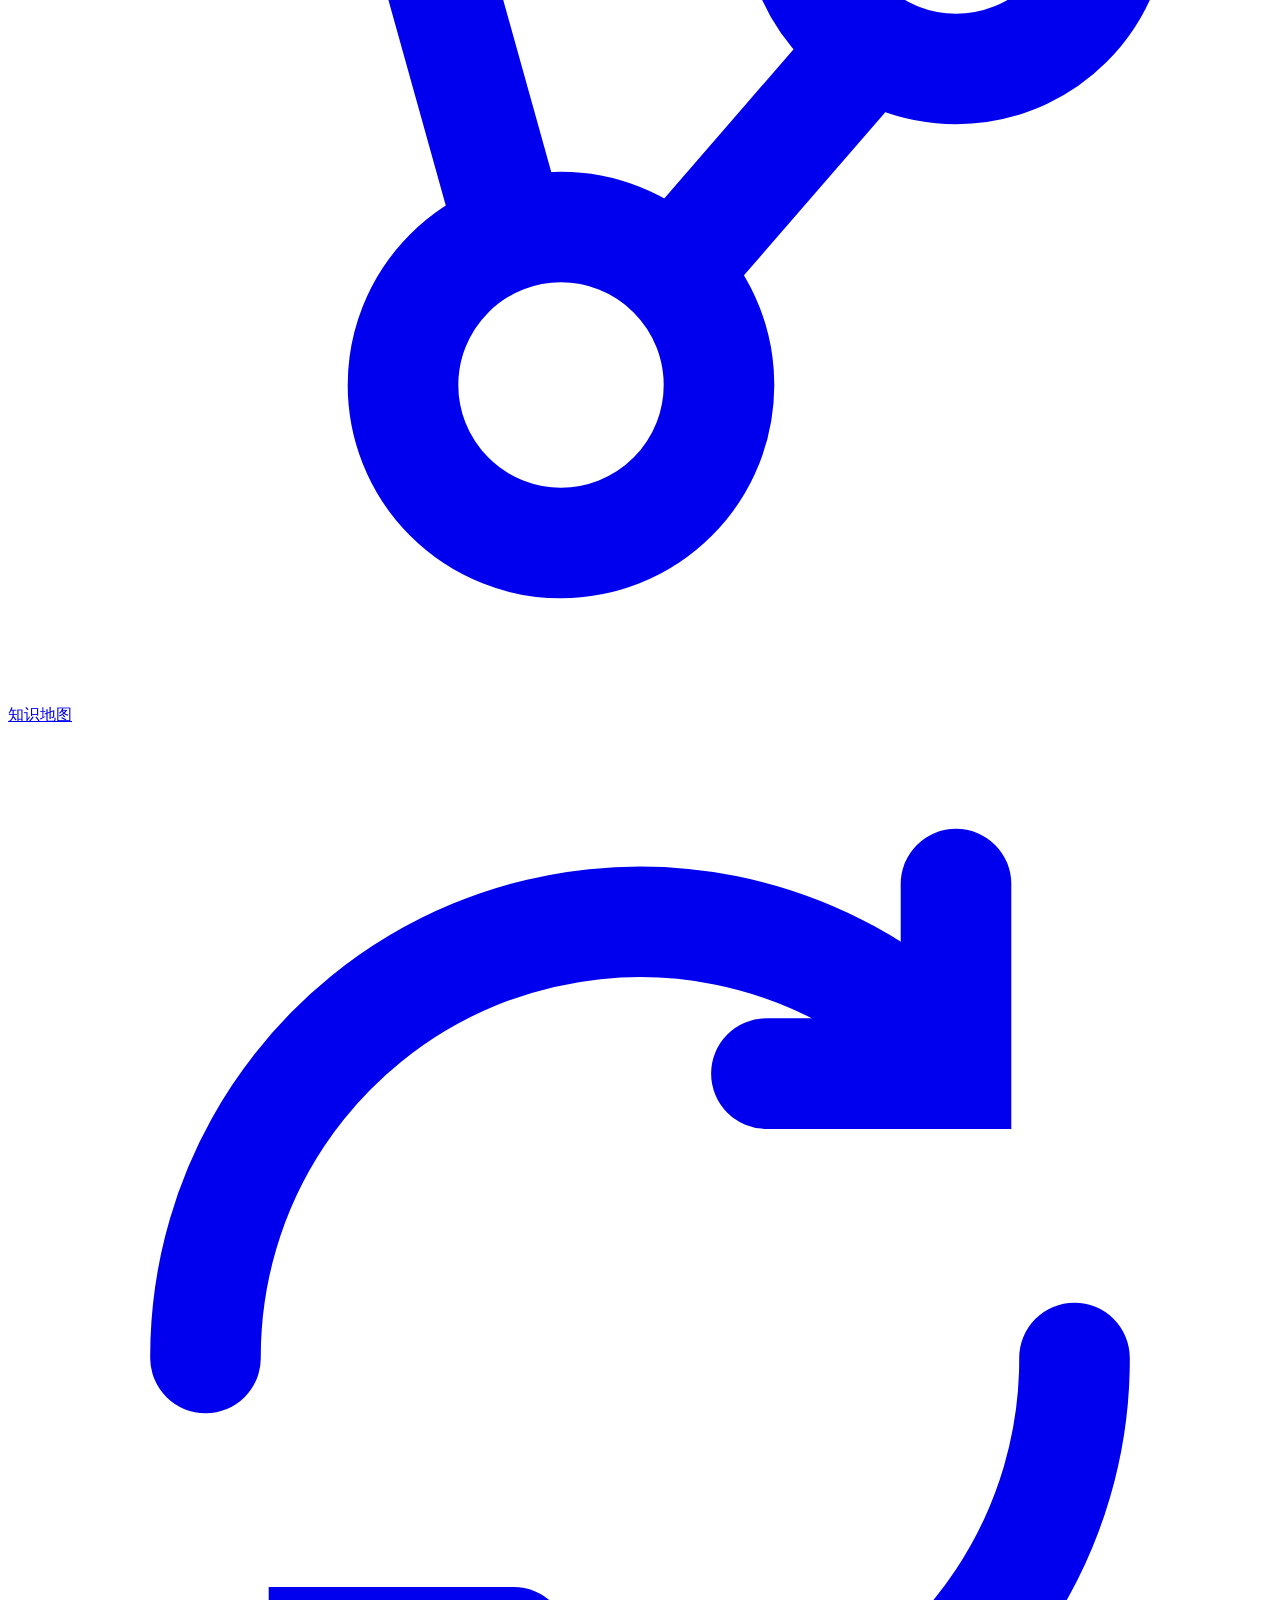
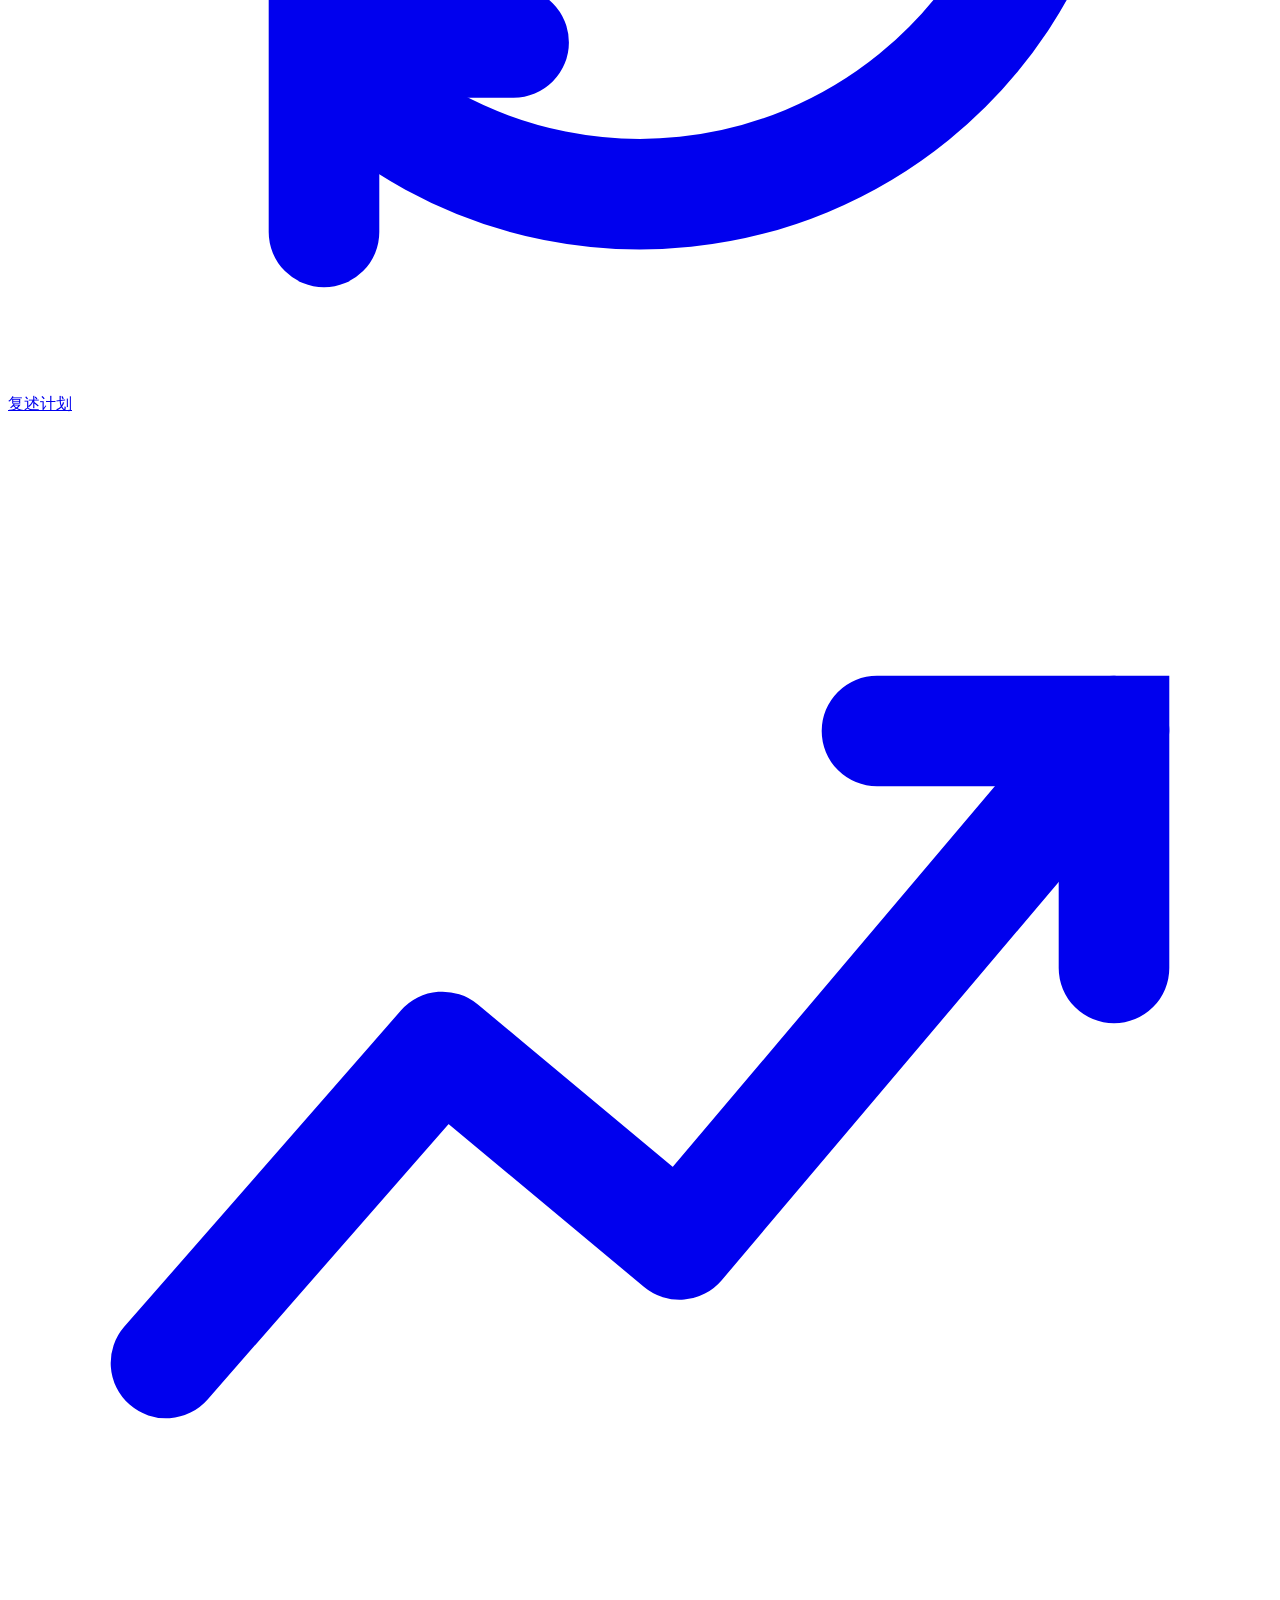
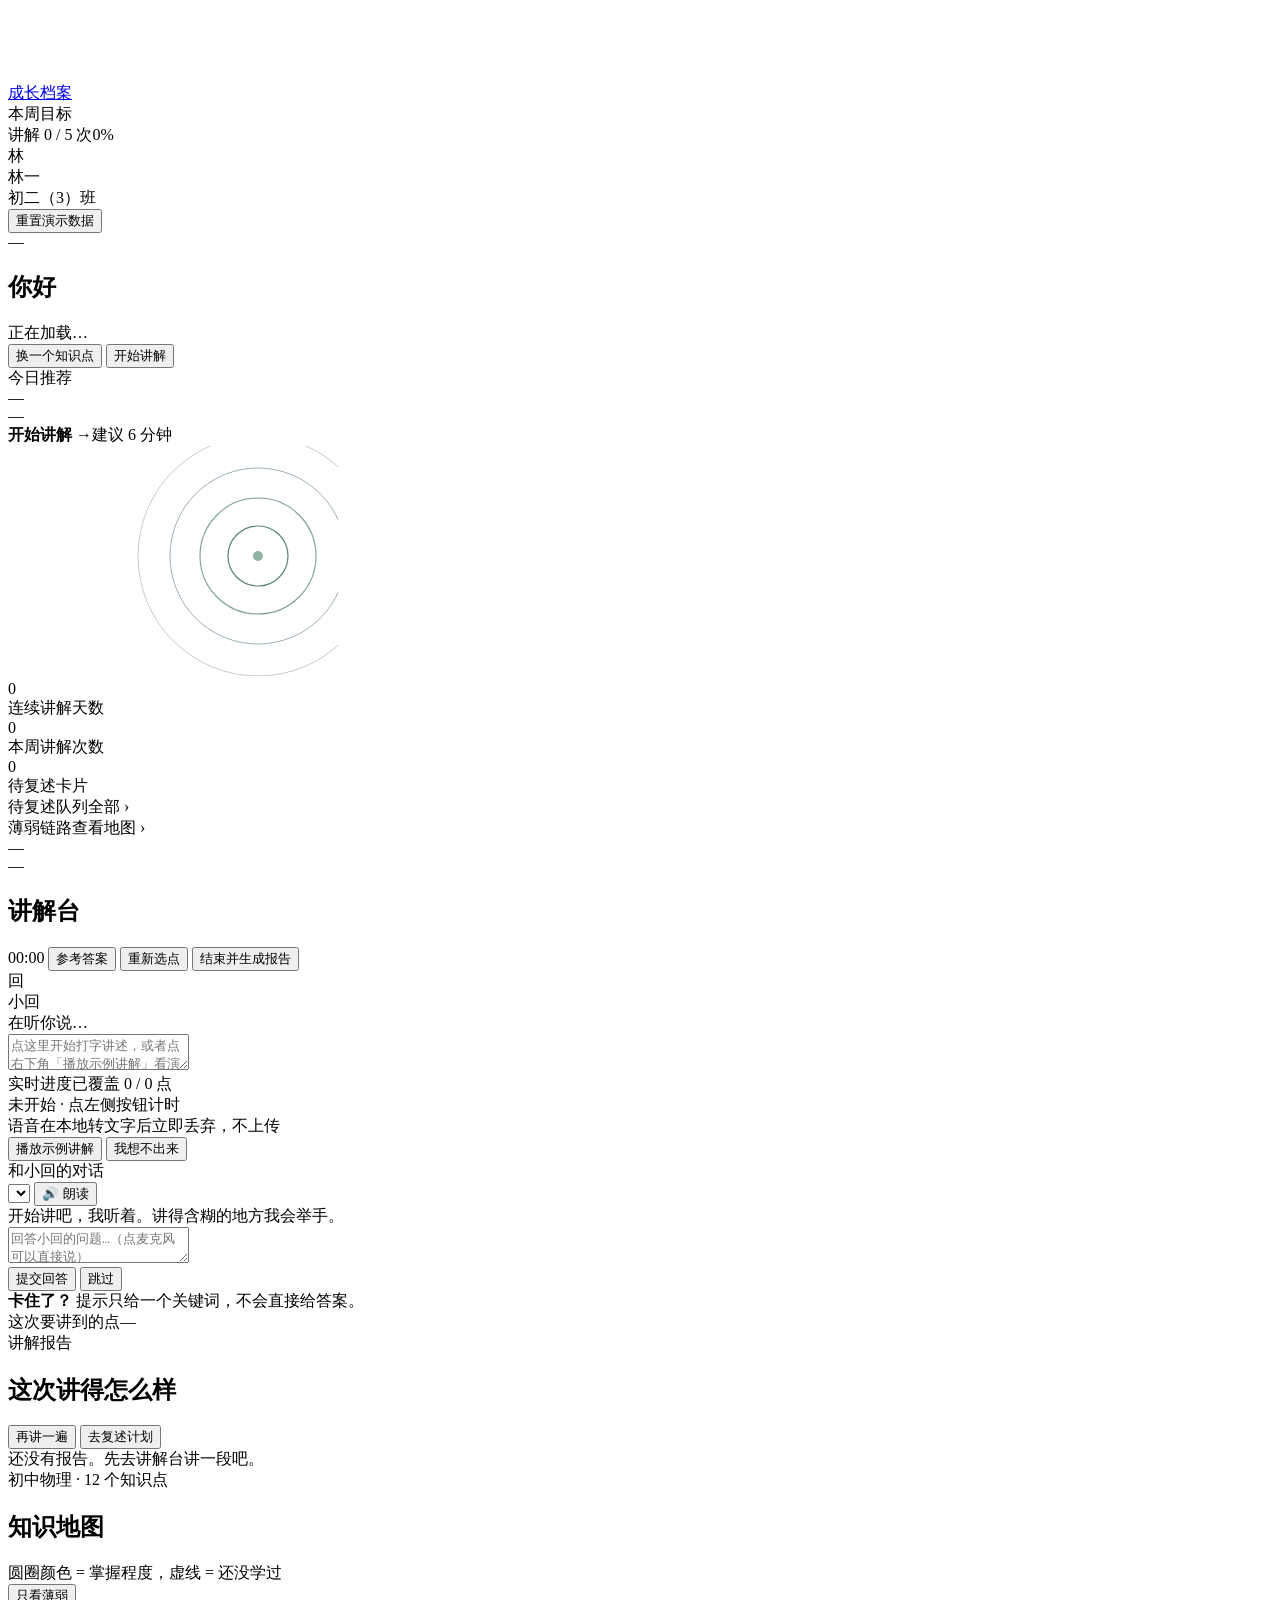
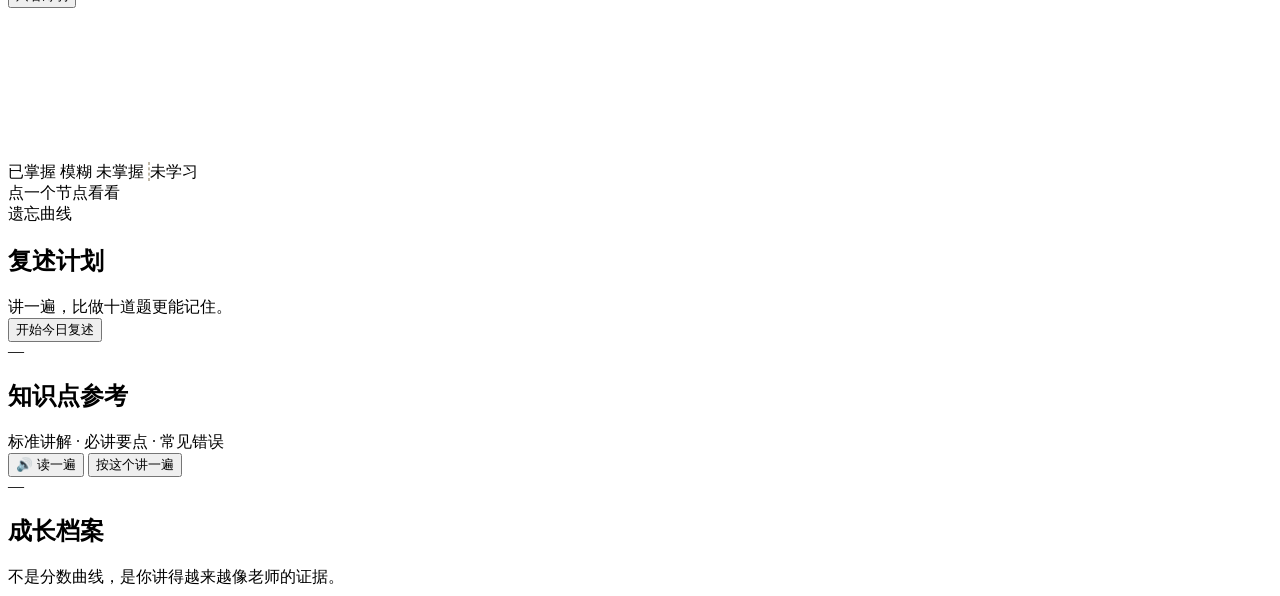
==== commit 328643bb: "feat: 追问更克制、参考页可读、小回会讲也会读 - 追问策略 v2：只对「刚说过但含糊」的断言提问（命中句须在最近三个单元内）；   完全没提到的改为「提醒」；讲不满 30 字 / 提醒不满 80" ====
--- a/应用/web/index.html
+++ b/应用/web/index.html
@@ -108,6 +108,7 @@
         </div>
         <div class="ph-act">
           <span class="tmr" id="timer">00:00</span>
+          <button class="bt" id="btnRef">参考答案</button>
           <button class="bt" id="btnBackPick">重新选点</button>
           <button class="bt p" id="btnFinish">结束并生成报告</button>
         </div>
@@ -143,8 +144,10 @@
 
         <div class="rail">
           <div class="c dialogc">
-            <div class="ct">和小回的对话
-              <span class="more"><button id="btnSpeak" class="mini" title="让小回把问题读出来">🔊 朗读</button></span>
+            <div class="ct">和小回的对话</div>
+            <div class="chat-tools">
+              <select id="voiceSel" class="mini" title="选择小回的声音"></select>
+              <button id="btnSpeak" class="mini" title="让小回把问题读出来">🔊 朗读</button>
             </div>
             <div id="chat" class="chat">
               <div class="msg ai">开始讲吧，我听着。讲得含糊的地方我会举手。</div>
@@ -223,6 +226,22 @@
       <div id="reviewBody"></div>
     </section>
 
+    <!-- ---------- 知识点参考 ---------- -->
+    <section class="view" id="view-ref">
+      <div class="ph">
+        <div>
+          <div class="eyebrow" id="refEyebrow">—</div>
+          <h1 id="refTitle">知识点参考</h1>
+          <div class="sub">标准讲解 · 必讲要点 · 常见错误</div>
+        </div>
+        <div class="ph-act">
+          <button class="bt" id="btnRefSpeak">🔊 读一遍</button>
+          <button class="bt p" id="btnRefStart">按这个讲一遍</button>
+        </div>
+      </div>
+      <div id="refBody"></div>
+    </section>
+
     <!-- ---------- 成长档案 ---------- -->
     <section class="view" id="view-growth">
       <div class="ph">
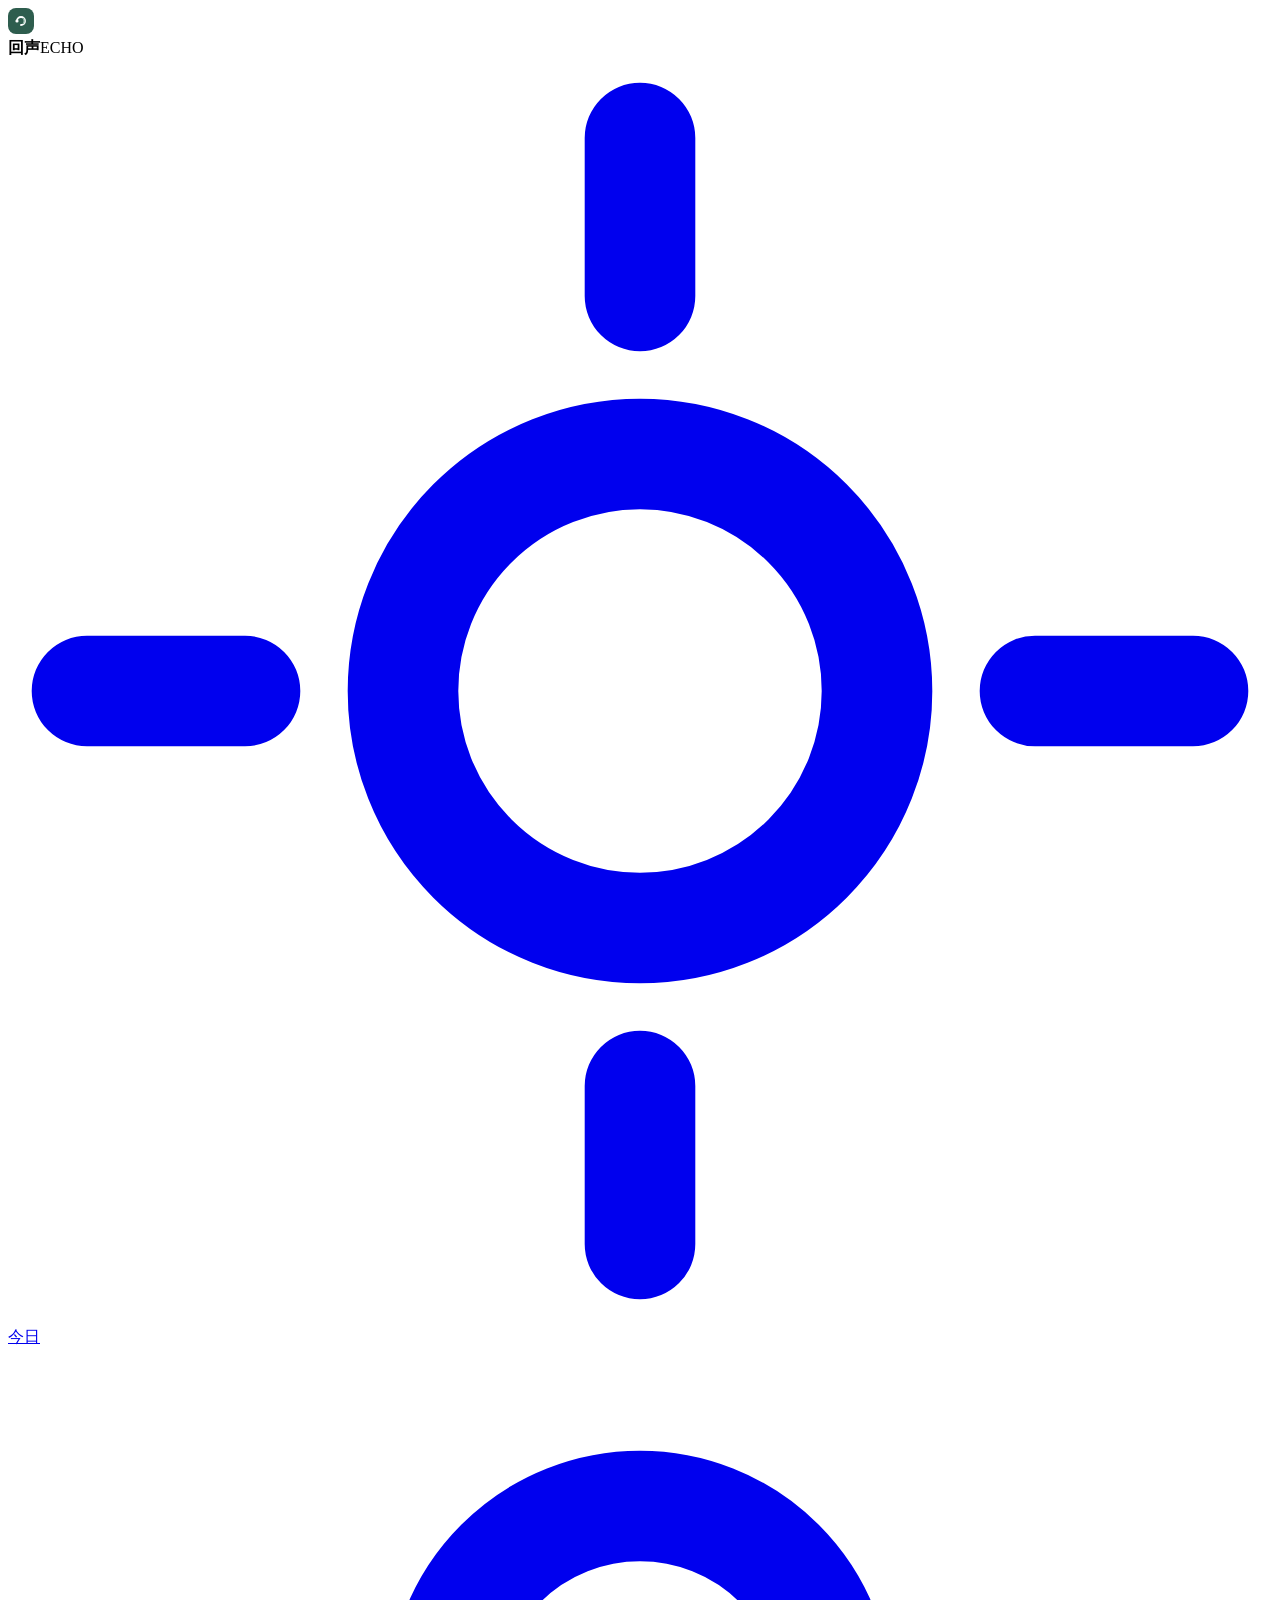
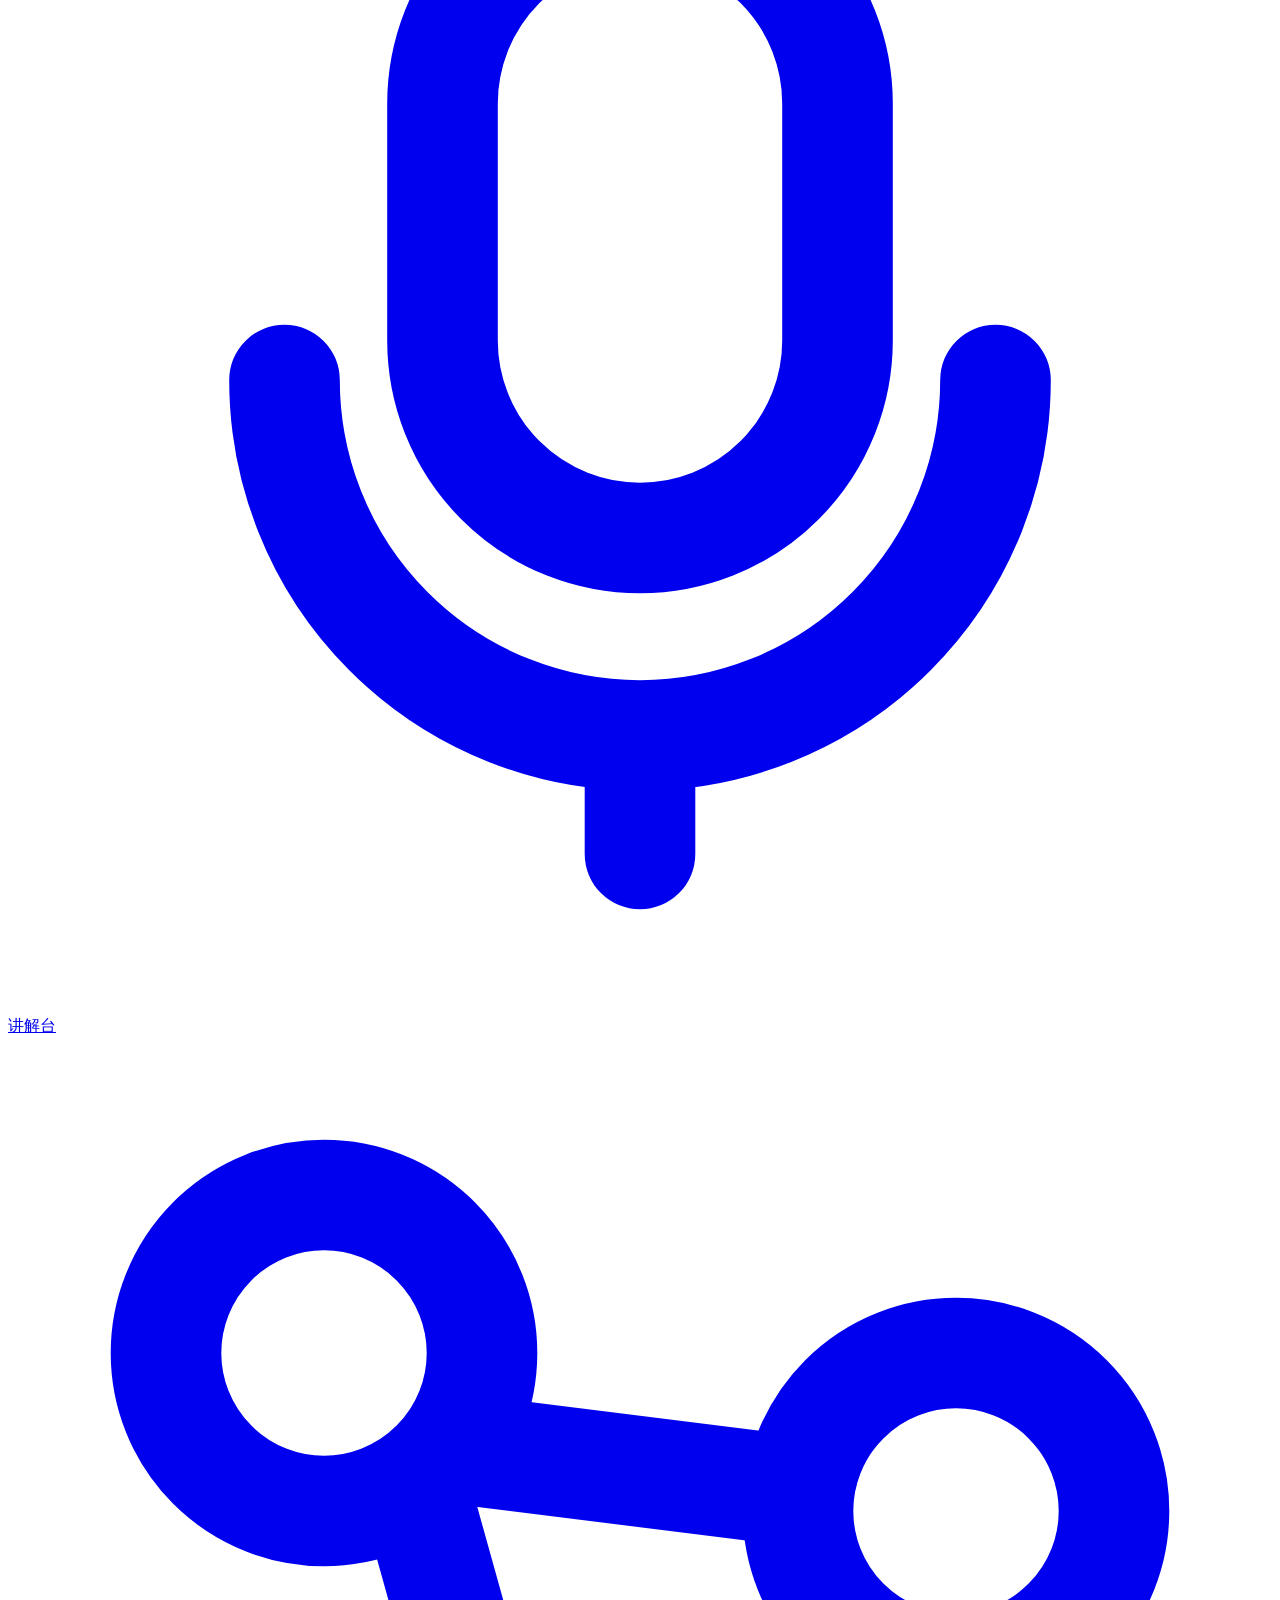
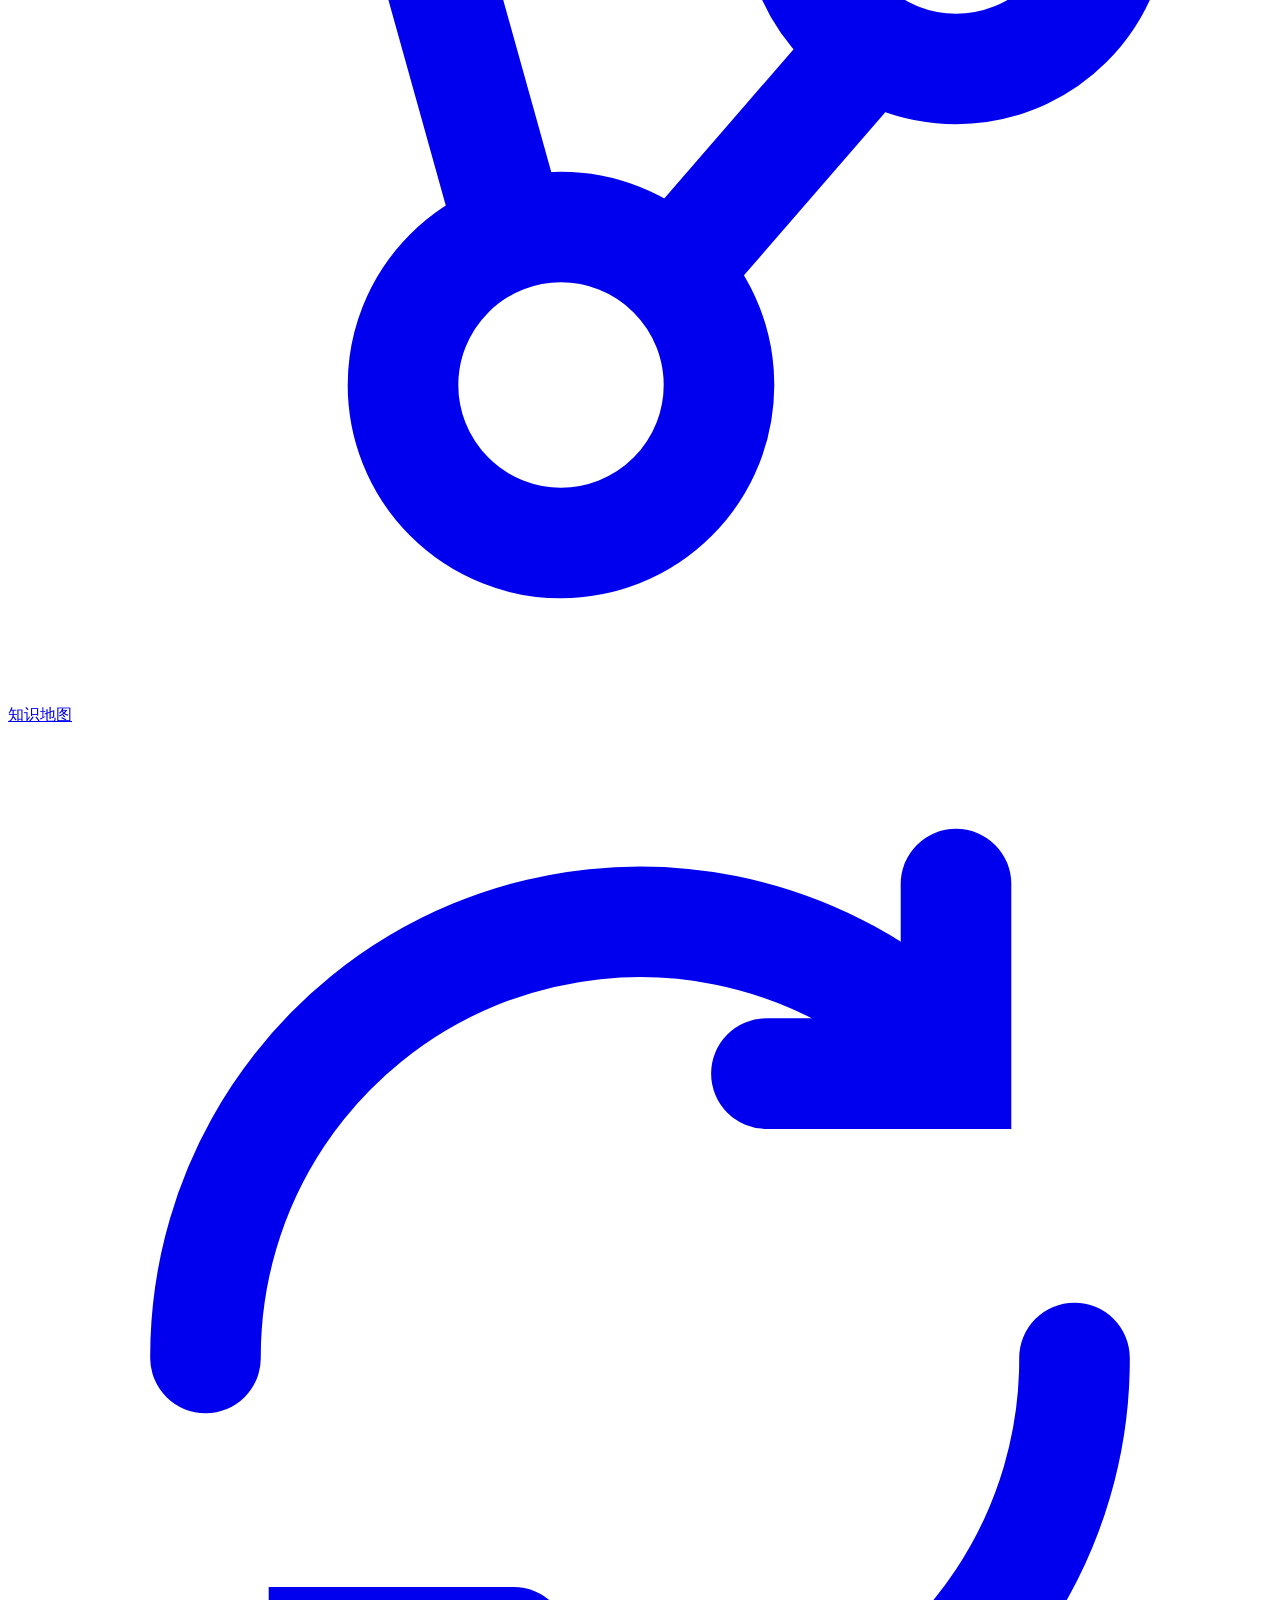
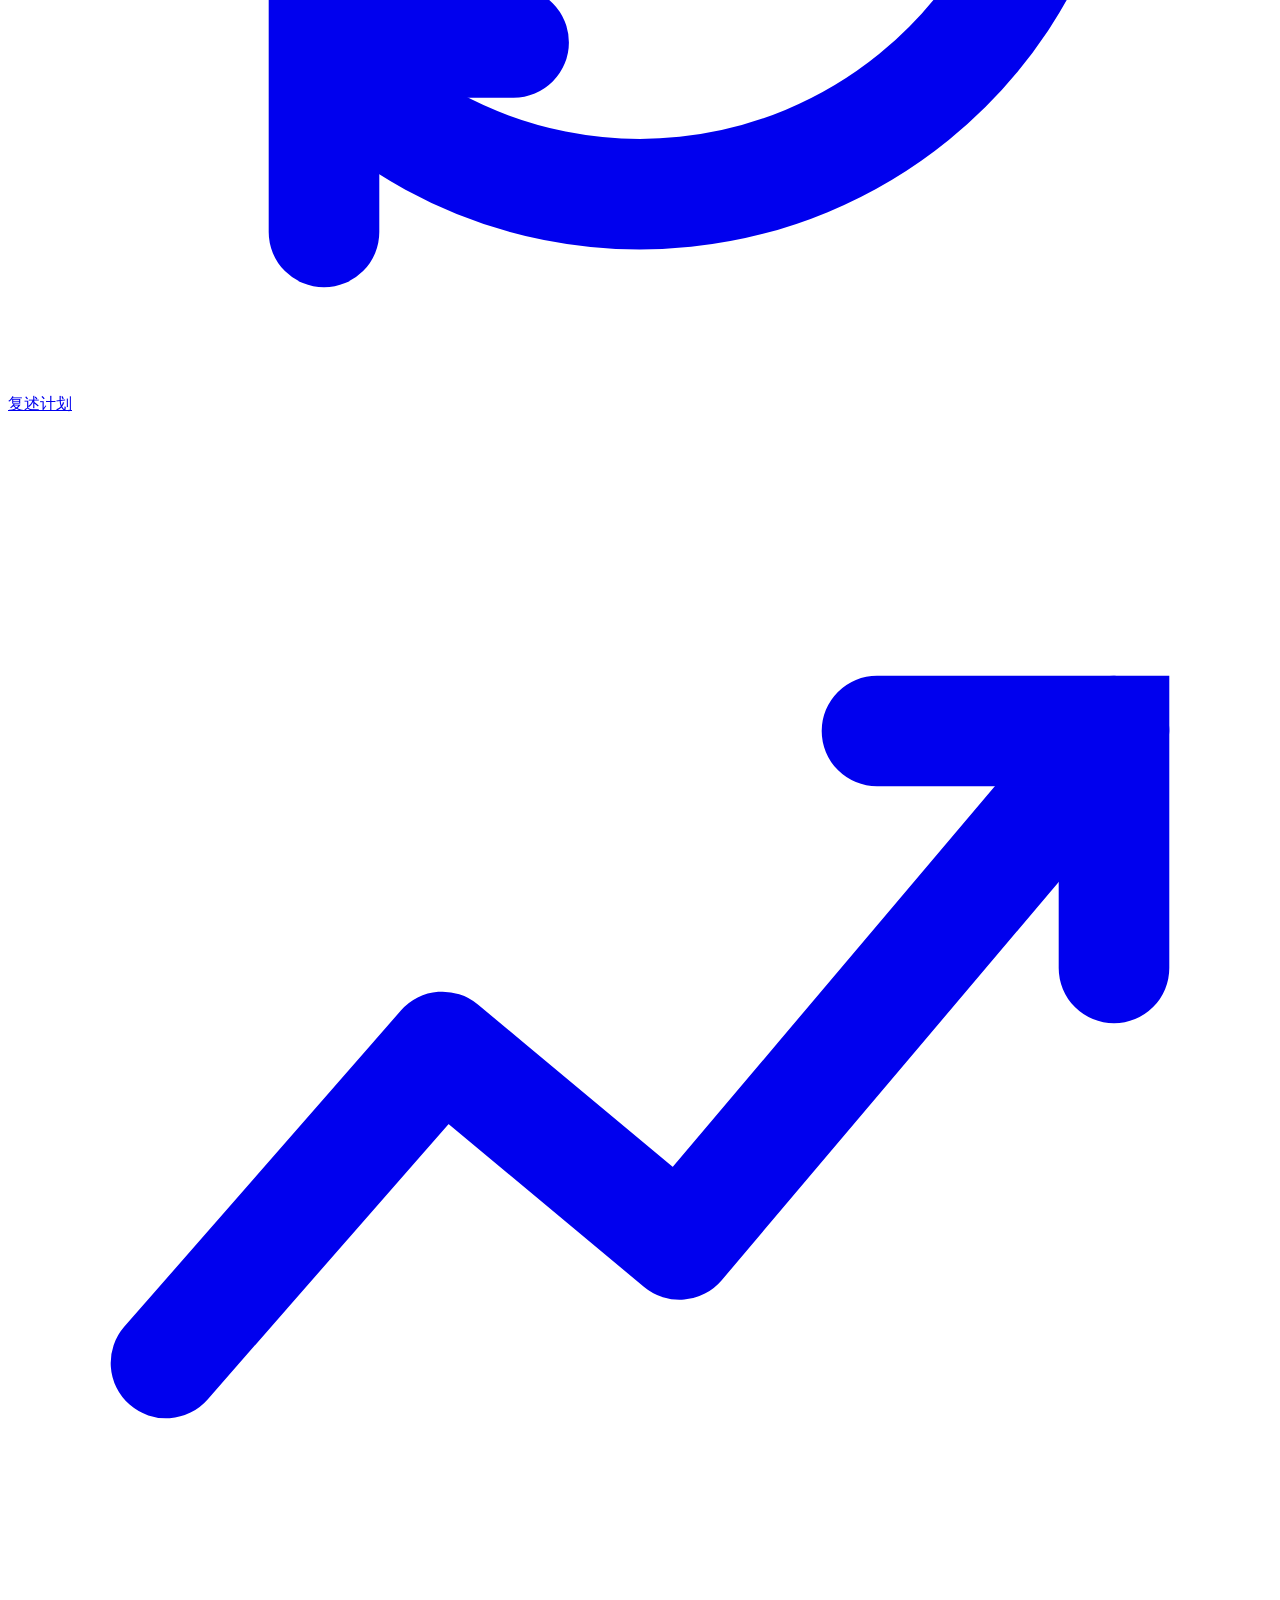
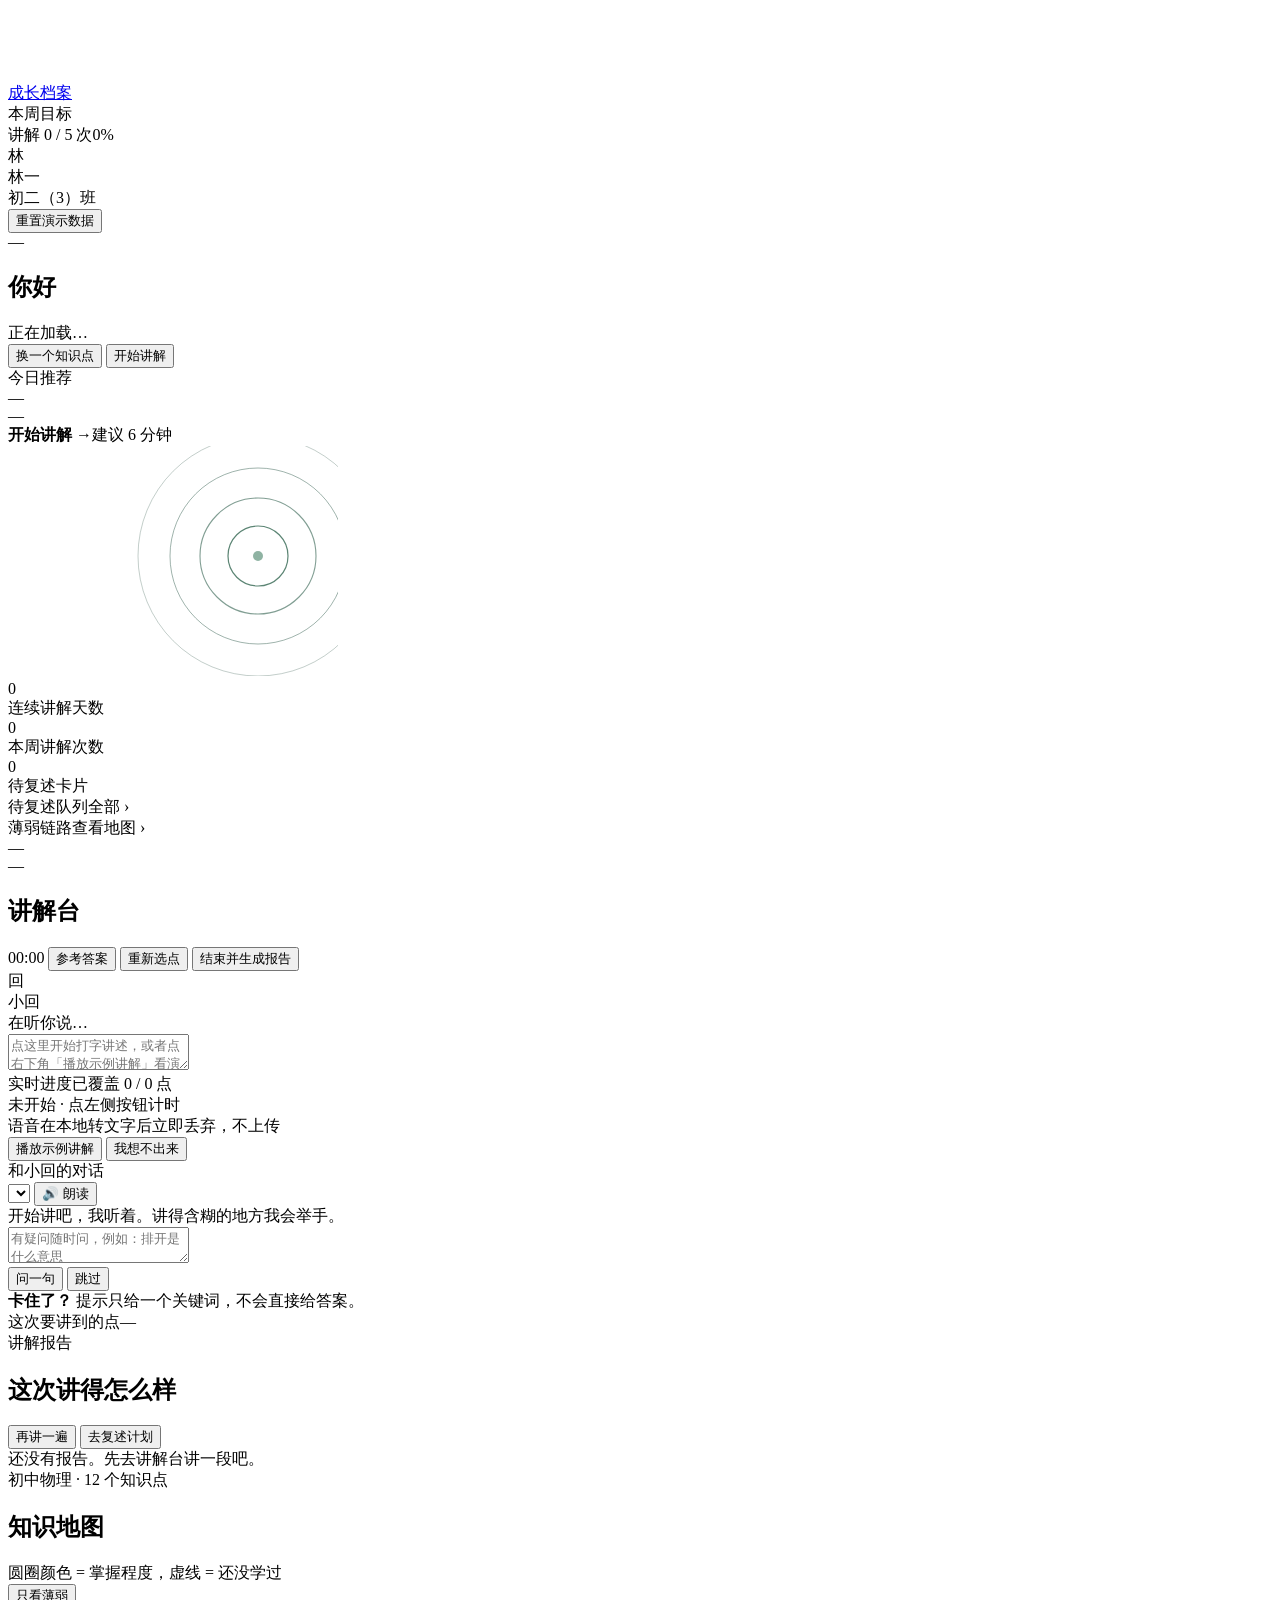
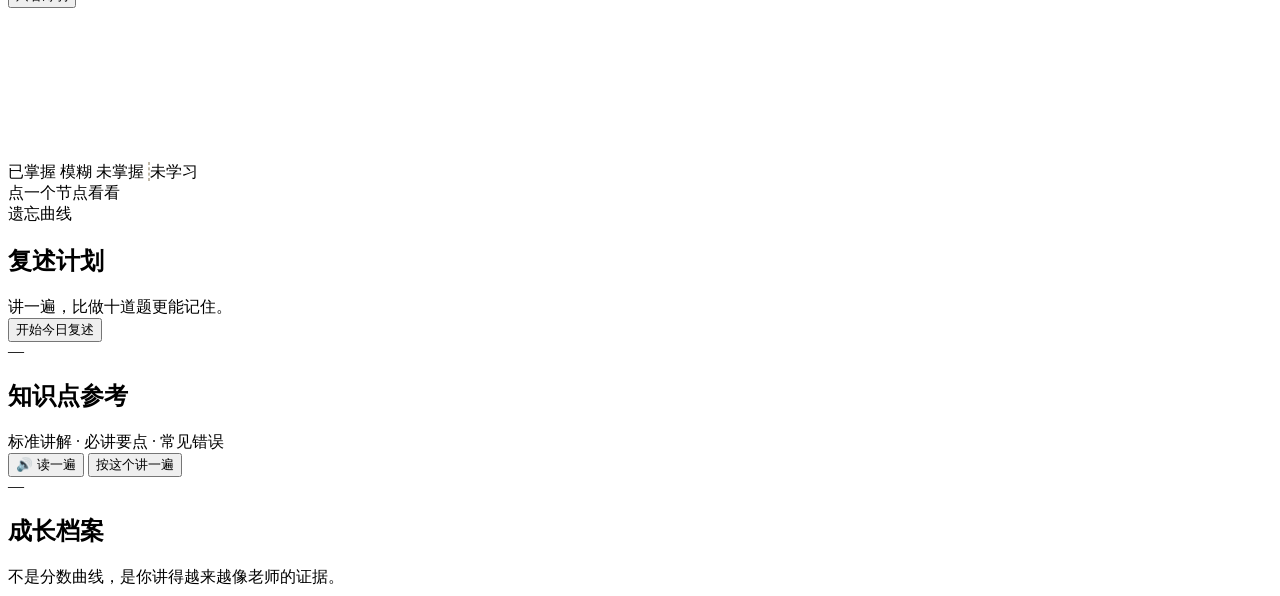
==== commit 2a15d6f7: "feat(qa): 朗读中可随时打断提问 - 新增 engine/qa.py：六类意图（问名词/展开/举例/问原因/暂停/继续）从知识库取答案，答不上来就直说 - 知识库补 22 条术语表，每条 30" ====
--- a/应用/web/index.html
+++ b/应用/web/index.html
@@ -152,11 +152,11 @@
             <div id="chat" class="chat">
               <div class="msg ai">开始讲吧，我听着。讲得含糊的地方我会举手。</div>
             </div>
-            <div id="answerBox" class="answer-box hidden">
-              <textarea id="answer" rows="2" placeholder="回答小回的问题…（点麦克风可以直接说）"></textarea>
+            <div id="answerBox" class="answer-box">
+              <textarea id="answer" rows="2" placeholder="有疑问随时问，例如：排开是什么意思"></textarea>
               <div class="ans-row">
-                <button class="bt p" id="btnAnswer">提交回答</button>
-                <button class="bt s" id="btnSkip">跳过</button>
+                <button class="bt p" id="btnAnswer">问一句</button>
+                <button class="bt s hidden" id="btnSkip">跳过</button>
               </div>
             </div>
           </div>
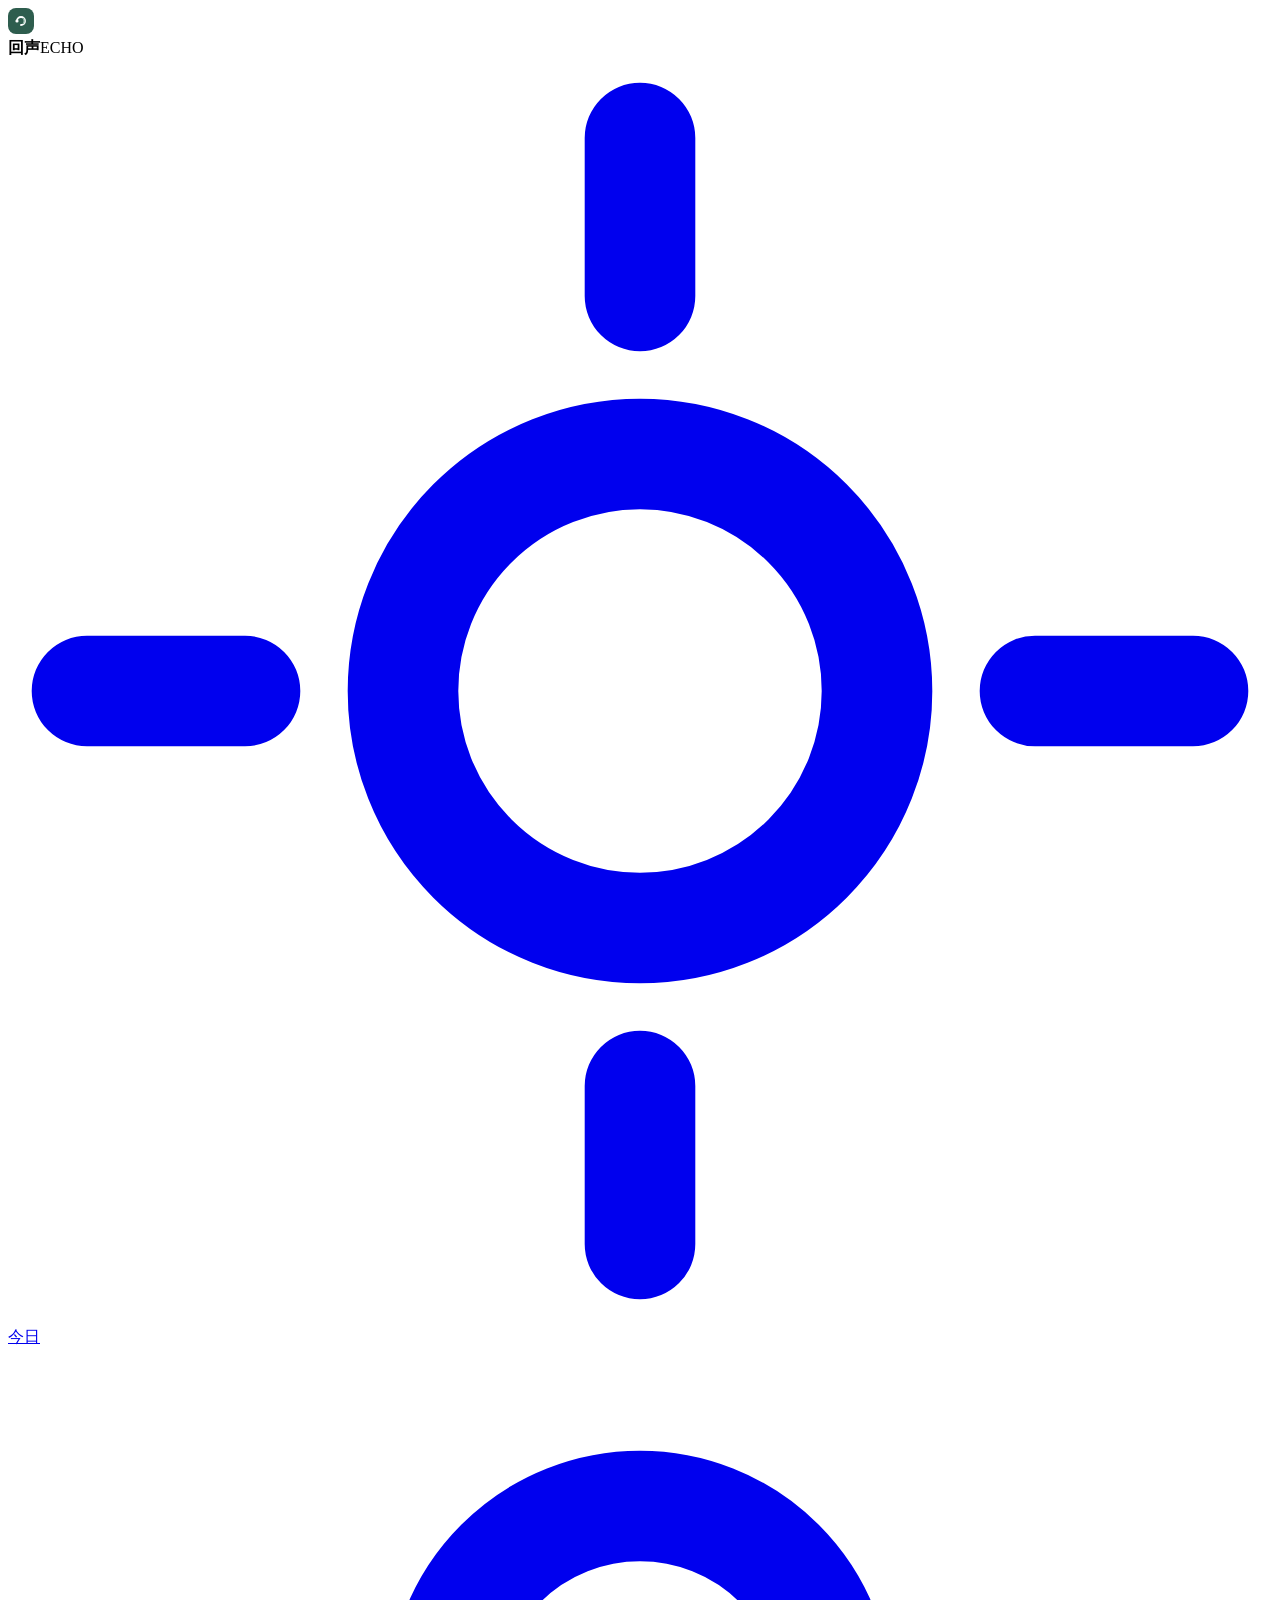
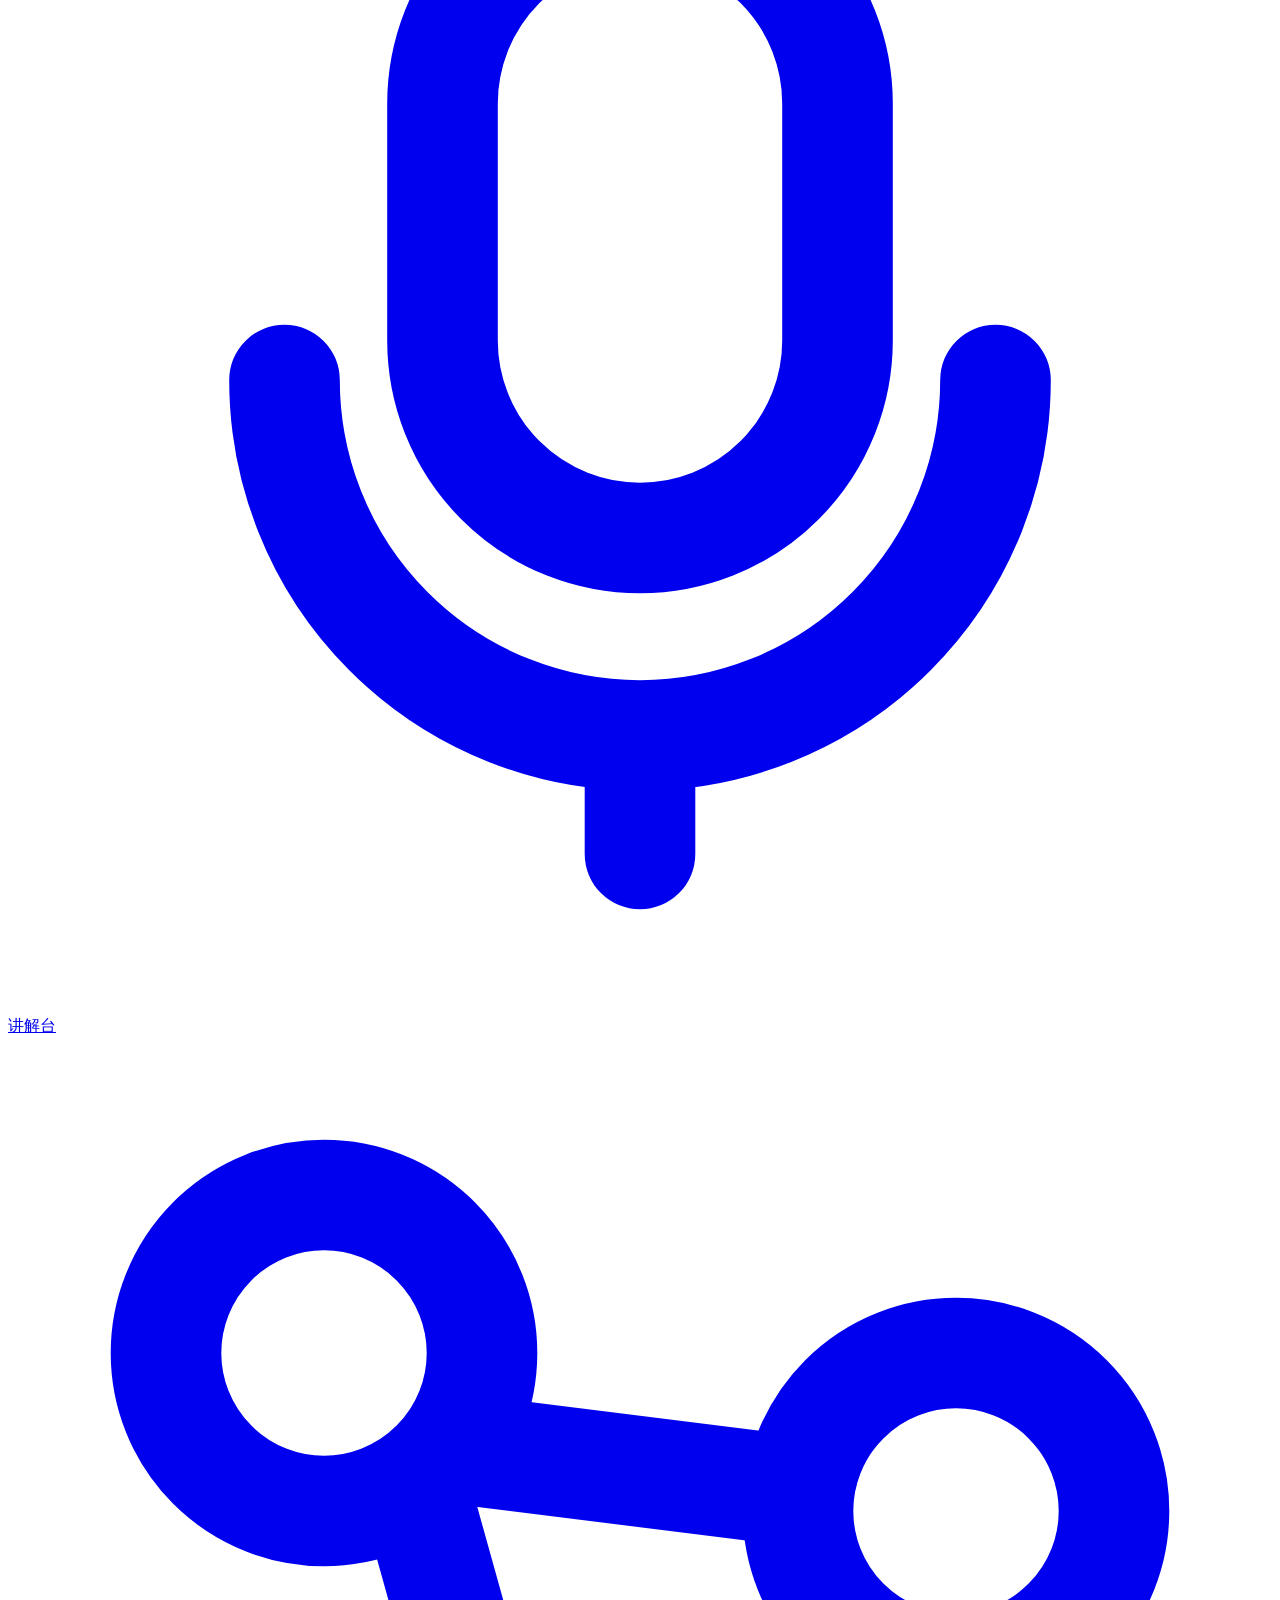
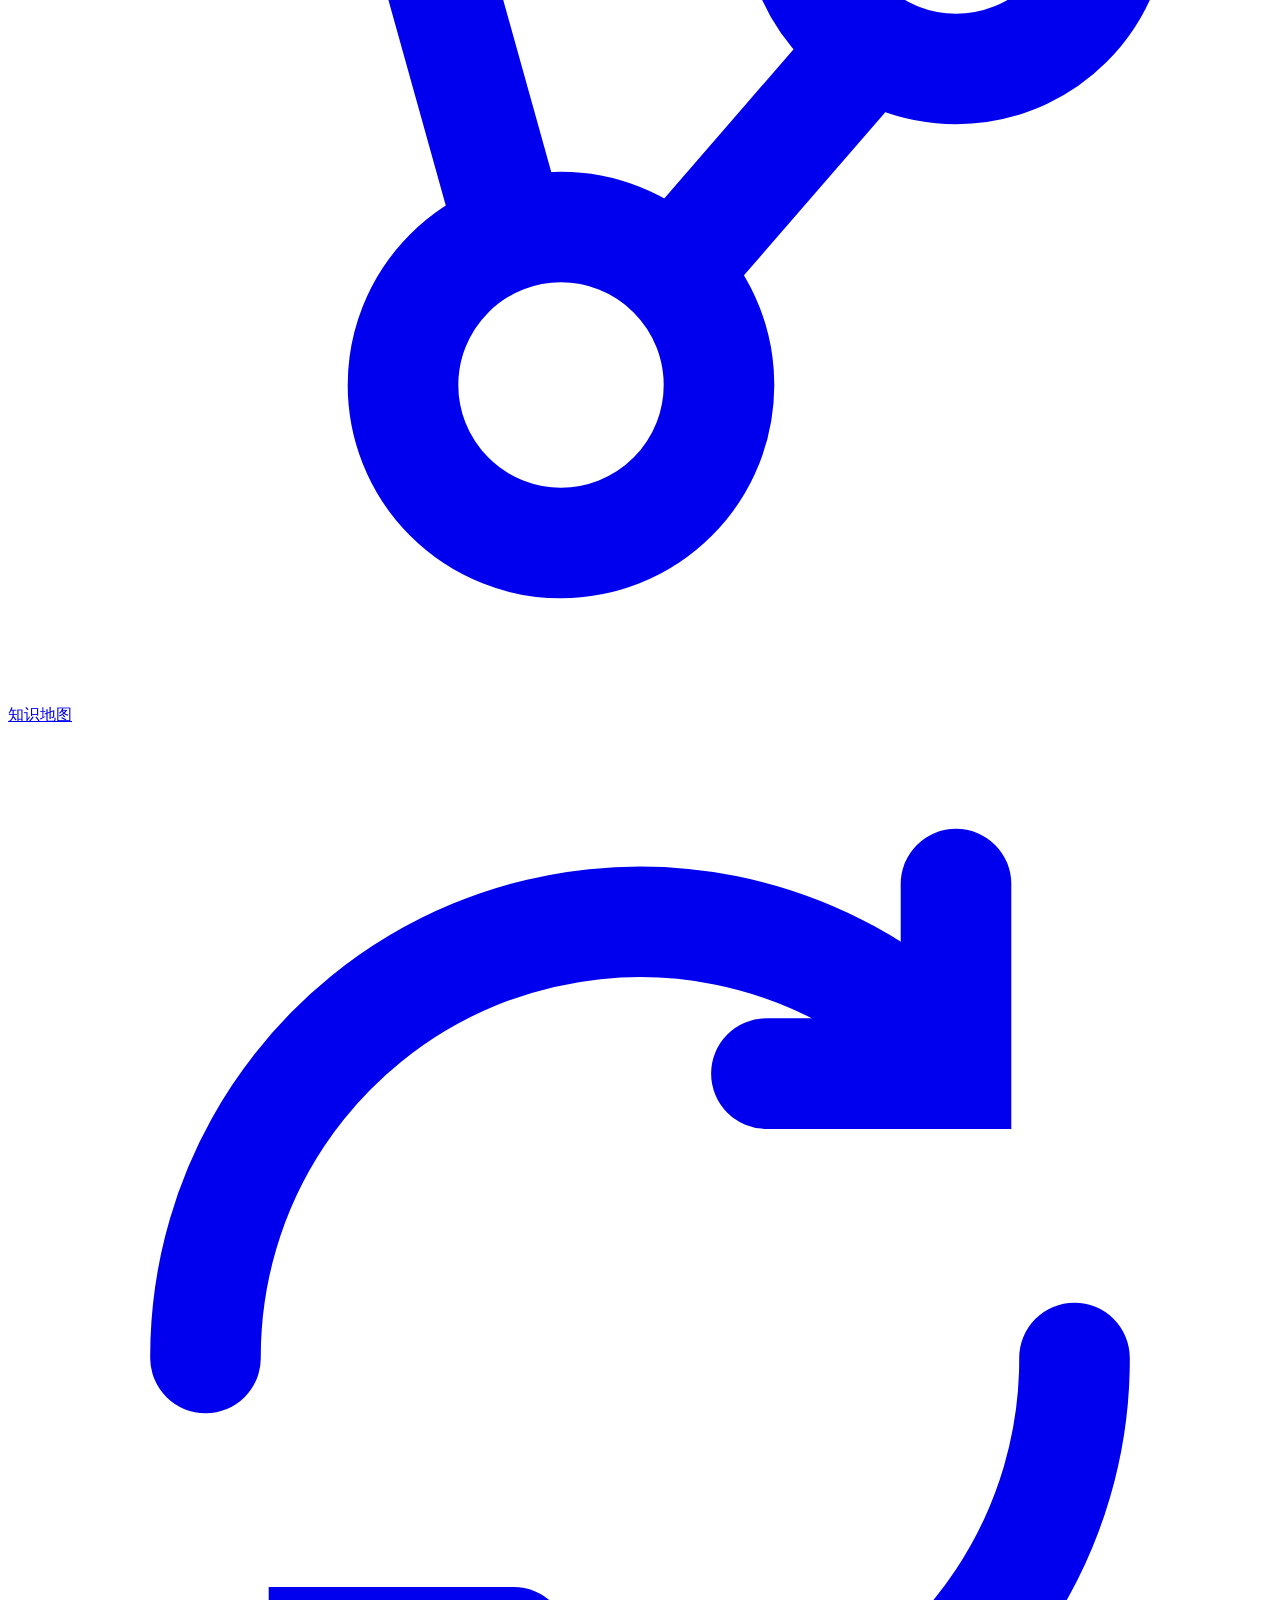
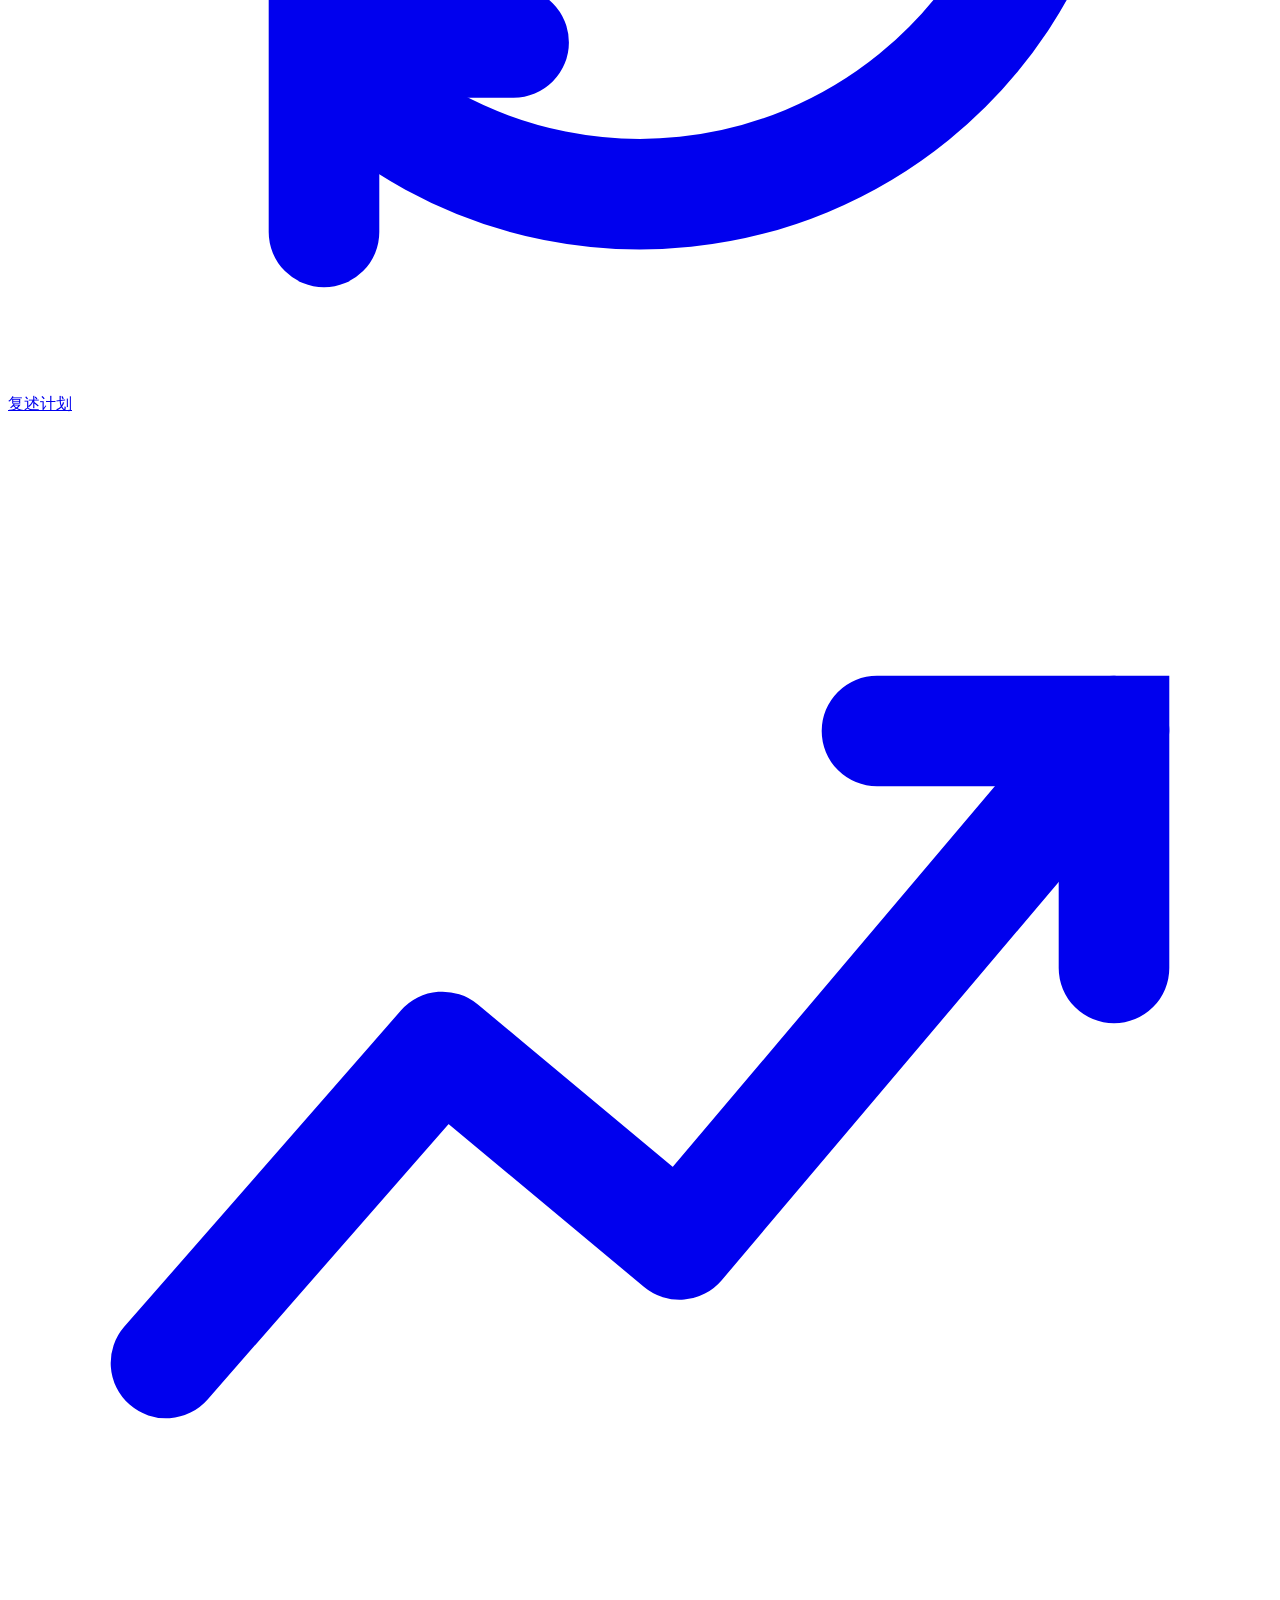
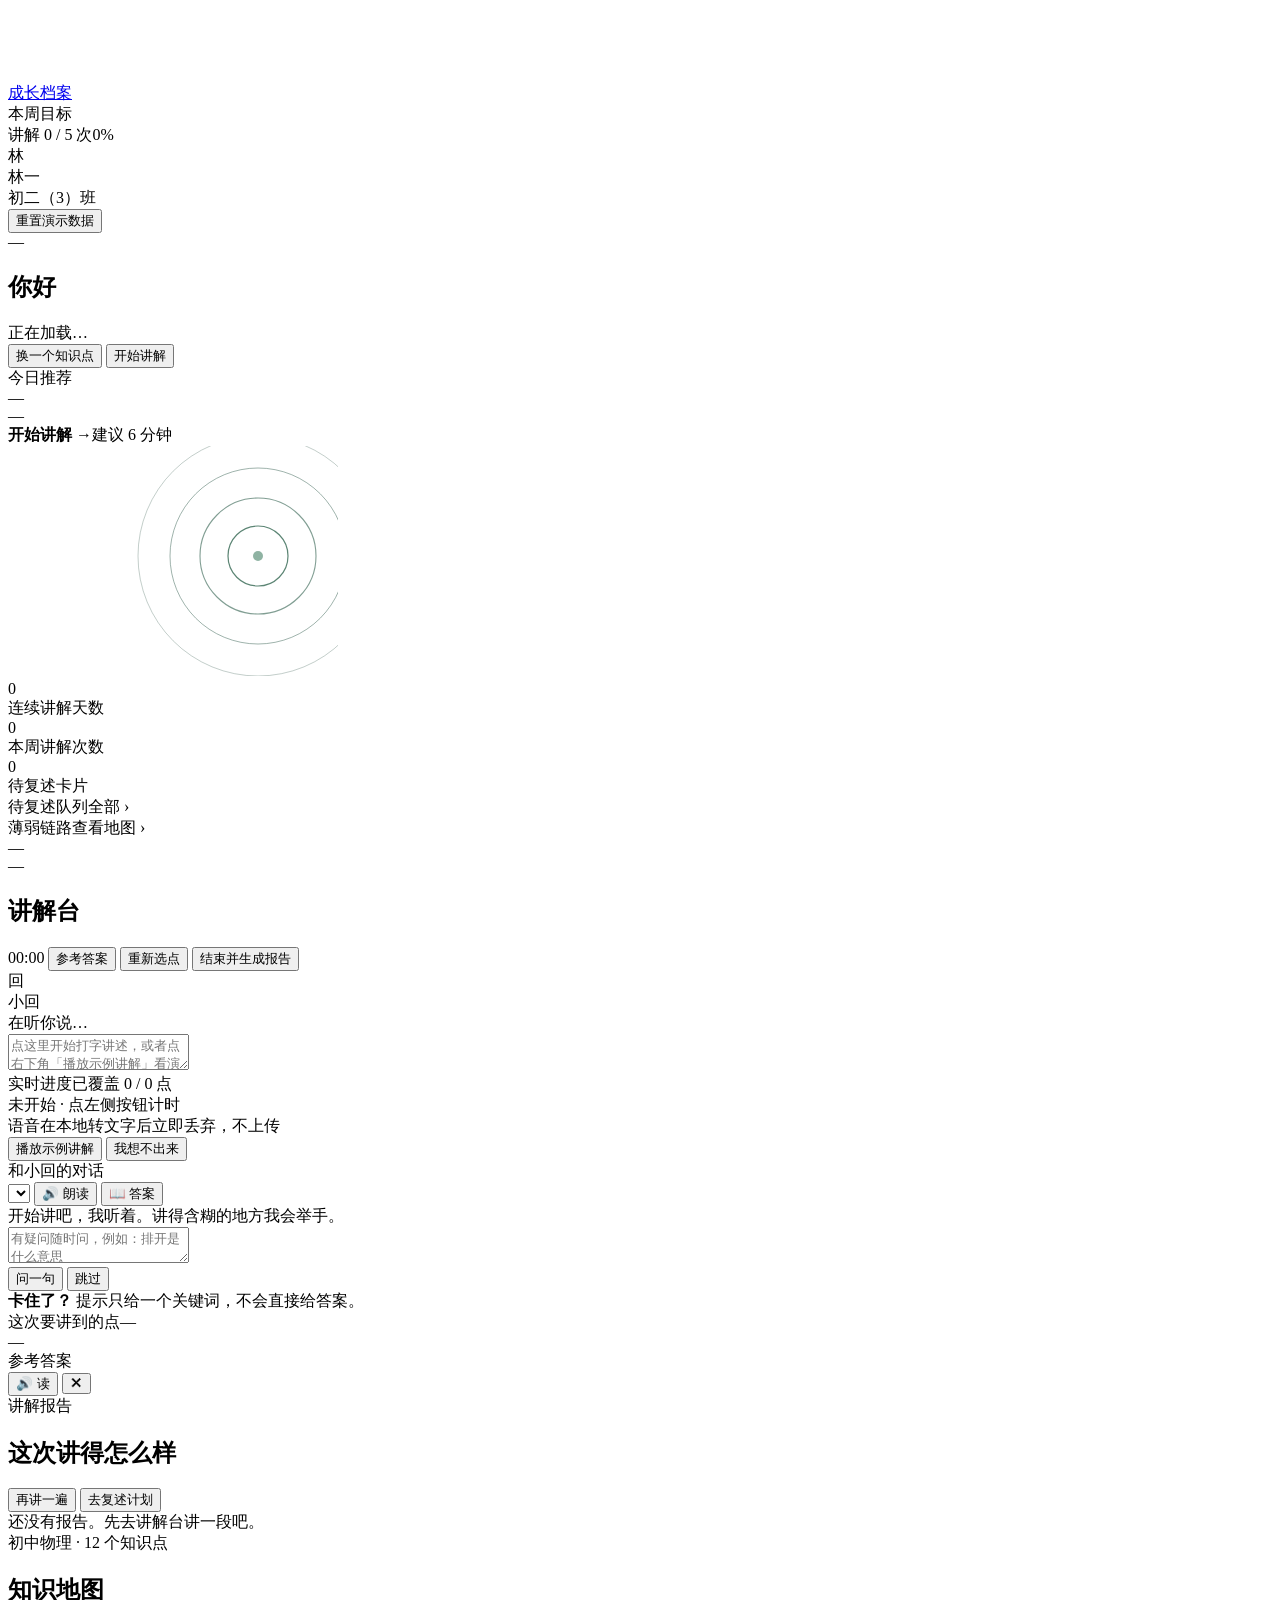
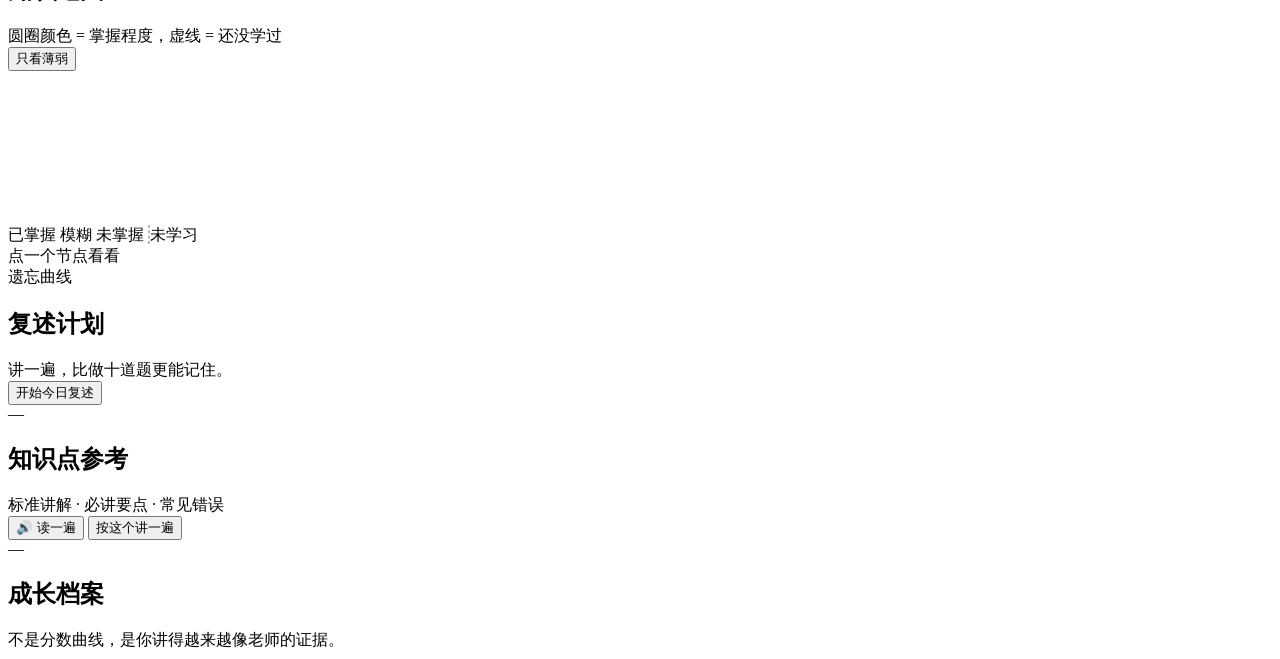
==== commit c21331e4: "feat(explain): 讲解台内置参考答案抽屉 - 点「参考答案」/「📖 答案」从右侧滑出标准讲解、必讲要点、常见错误 - 不跳转、不打断当前讲解会话；Esc 或点击抽屉外关闭 - 抽屉内可直接" ====
--- a/应用/web/index.html
+++ b/应用/web/index.html
@@ -148,6 +148,7 @@
             <div class="chat-tools">
               <select id="voiceSel" class="mini" title="选择小回的声音"></select>
               <button id="btnSpeak" class="mini" title="让小回把问题读出来">🔊 朗读</button>
+              <button id="btnDocRef" class="mini" title="不离开讲解台，看一眼参考答案">📖 答案</button>
             </div>
             <div id="chat" class="chat">
               <div class="msg ai">开始讲吧，我听着。讲得含糊的地方我会举手。</div>
@@ -170,6 +171,21 @@
       <div class="c chipbar">
         <div class="ct">这次要讲到的点<span class="more" id="assertCount">—</span></div>
         <div class="chips" id="assertChips"></div>
+      </div>
+
+      <!-- 参考答案抽屉：不离开讲解台就能看 -->
+      <div id="refDrawer" class="drawer">
+        <div class="dh">
+          <div>
+            <div class="eyebrow" id="drEyebrow">—</div>
+            <div class="dtitle" id="drTitle">参考答案</div>
+          </div>
+          <div class="dact">
+            <button class="mini" id="drSpeak">🔊 读</button>
+            <button class="mini" id="drClose">✕</button>
+          </div>
+        </div>
+        <div class="dbody" id="drBody"></div>
       </div>
     </section>
 
